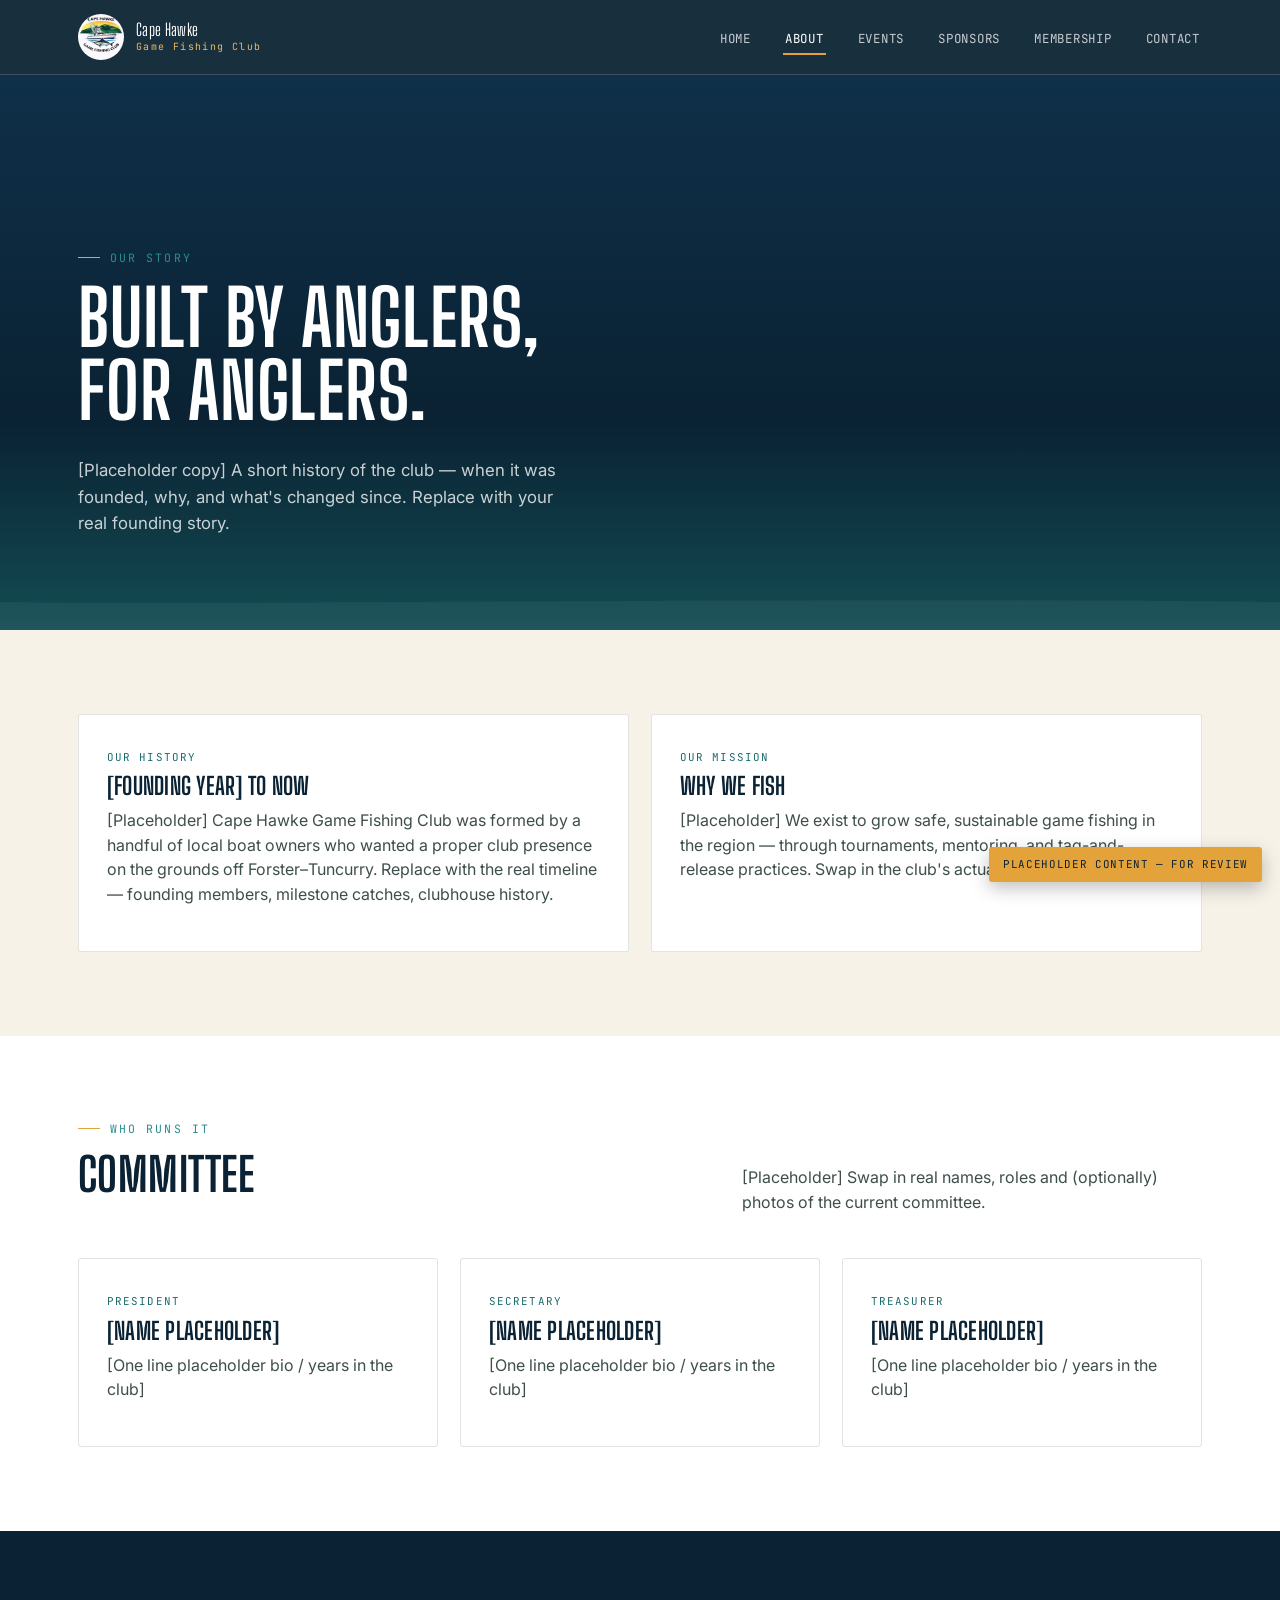
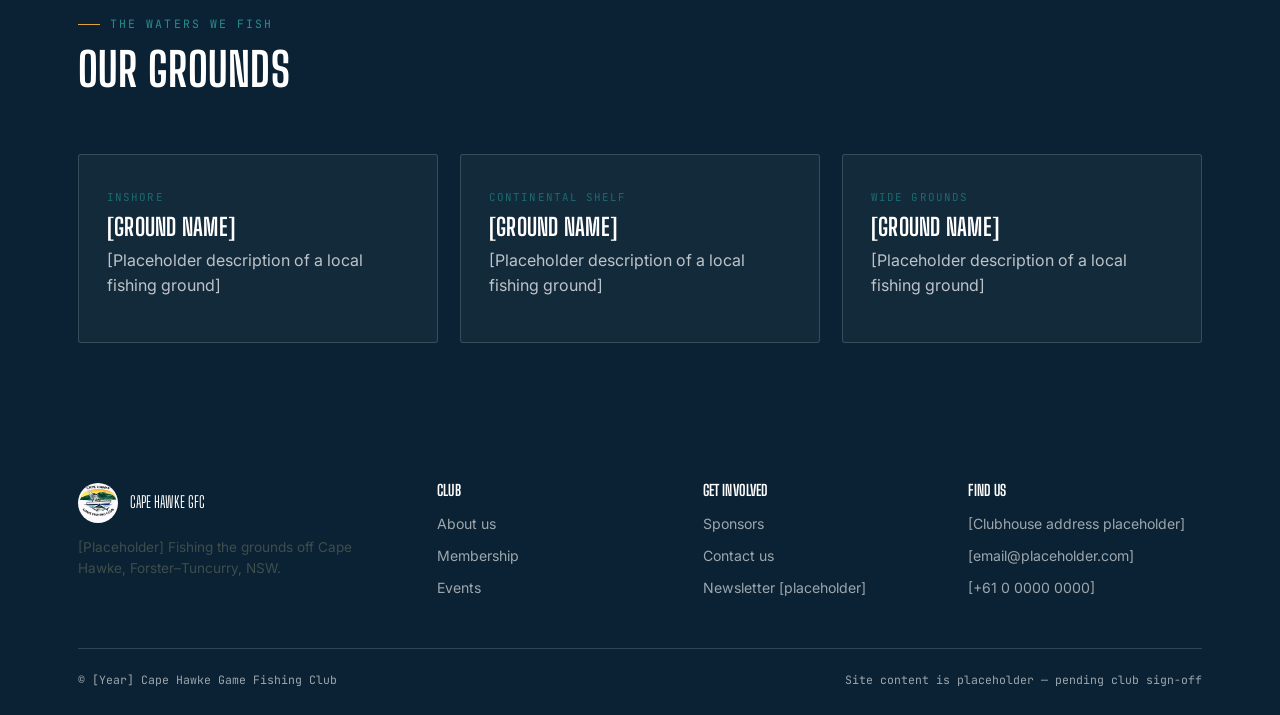
==== about.html @ d0d75fec "Initial commit: Cape Hawke GFC static site Six pages with shared css/styles.css and js/main.js, read" ====
<!DOCTYPE html>
<html lang="en">
<head>
<meta charset="UTF-8">
<meta name="viewport" content="width=device-width, initial-scale=1.0">
<title>About — Cape Hawke Game Fishing Club</title>
<link rel="preconnect" href="https://fonts.googleapis.com">
<link href="https://fonts.googleapis.com/css2?family=Big+Shoulders+Display:wght@600;700;800&family=Inter:wght@400;500;600&family=JetBrains+Mono:wght@400;500&display=swap" rel="stylesheet">
<link rel="stylesheet" href="css/styles.css">
</head>
<body>

<header class="site-header">
  <nav class="nav">
    <a class="brand" href="index.html">
      <img src="assets/logo.jpg" alt="Cape Hawke Game Fishing Club logo">
      <span class="brand-text">
        <span class="name">Cape Hawke</span>
        <span class="sub">Game Fishing Club</span>
      </span>
    </a>
    <button class="nav-toggle" aria-label="Toggle menu" aria-expanded="false">☰ Menu</button>
    <ul class="nav-links">
      <li><a href="index.html">Home</a></li>
      <li><a href="about.html" aria-current="page">About</a></li>
      <li><a href="events.html">Events</a></li>
      <li><a href="sponsors.html">Sponsors</a></li>
      <li><a href="membership.html">Membership</a></li>
      <li><a href="contact.html">Contact</a></li>
    </ul>
  </nav>
</header>

<section class="hero" style="padding-bottom: 0;">
  <div class="hero-inner" style="padding-bottom: 60px;">
    <div class="eyebrow">Our story</div>
    <h1 style="max-width: 14ch;">Built by anglers, for anglers.</h1>
    <p class="lede">[Placeholder copy] A short history of the club — when it was founded, why, and what's changed since. Replace with your real founding story.</p>
  </div>
  <svg class="tideline" viewBox="0 0 1440 64" preserveAspectRatio="none" style="position:absolute; bottom:0; left:0;">
    <path data-base="M0,32 C 300,32 900,32 1440,32 L1440,64 L0,64 Z" fill="rgba(255,255,255,0.05)"></path>
  </svg>
</section>

<section class="section-sand">
  <div class="container">
    <div class="grid-2">
      <div class="card">
        <span class="tag">Our history</span>
        <h3>[Founding year] to now</h3>
        <p>[Placeholder] Cape Hawke Game Fishing Club was formed by a handful of local boat owners who wanted a proper club presence on the grounds off Forster–Tuncurry. Replace with the real timeline — founding members, milestone catches, clubhouse history.</p>
      </div>
      <div class="card">
        <span class="tag">Our mission</span>
        <h3>Why we fish</h3>
        <p>[Placeholder] We exist to grow safe, sustainable game fishing in the region — through tournaments, mentoring, and tag-and-release practices. Swap in the club's actual mission statement.</p>
      </div>
    </div>
  </div>
</section>

<section class="section-white">
  <div class="container">
    <div class="section-head">
      <div>
        <div class="eyebrow">Who runs it</div>
        <h2>Committee</h2>
      </div>
      <p>[Placeholder] Swap in real names, roles and (optionally) photos of the current committee.</p>
    </div>
    <div class="grid-3">
      <div class="card">
        <span class="tag">President</span>
        <h3>[Name Placeholder]</h3>
        <p>[One line placeholder bio / years in the club]</p>
      </div>
      <div class="card">
        <span class="tag">Secretary</span>
        <h3>[Name Placeholder]</h3>
        <p>[One line placeholder bio / years in the club]</p>
      </div>
      <div class="card">
        <span class="tag">Treasurer</span>
        <h3>[Name Placeholder]</h3>
        <p>[One line placeholder bio / years in the club]</p>
      </div>
    </div>
  </div>
</section>

<section class="section-navy">
  <div class="container">
    <div class="section-head">
      <div>
        <div class="eyebrow">The waters we fish</div>
        <h2>Our grounds</h2>
      </div>
    </div>
    <div class="grid-3">
      <div class="card" style="background:rgba(255,255,255,0.04); border-color:var(--line-on-dark);">
        <span class="tag">Inshore</span>
        <h3 style="color:var(--white);">[Ground name]</h3>
        <p>[Placeholder description of a local fishing ground]</p>
      </div>
      <div class="card" style="background:rgba(255,255,255,0.04); border-color:var(--line-on-dark);">
        <span class="tag">Continental shelf</span>
        <h3 style="color:var(--white);">[Ground name]</h3>
        <p>[Placeholder description of a local fishing ground]</p>
      </div>
      <div class="card" style="background:rgba(255,255,255,0.04); border-color:var(--line-on-dark);">
        <span class="tag">Wide grounds</span>
        <h3 style="color:var(--white);">[Ground name]</h3>
        <p>[Placeholder description of a local fishing ground]</p>
      </div>
    </div>
  </div>
</section>

<footer class="site-footer">
  <div class="container">
    <div class="footer-grid">
      <div>
        <div class="footer-brand">
          <img src="assets/logo.jpg" alt="Cape Hawke Game Fishing Club logo">
          <span style="color:var(--white); font-family:var(--font-display); text-transform:uppercase;">Cape Hawke GFC</span>
        </div>
        <p style="max-width:32ch; font-size:0.85rem;">[Placeholder] Fishing the grounds off Cape Hawke, Forster–Tuncurry, NSW.</p>
      </div>
      <div>
        <h4>Club</h4>
        <ul>
          <li><a href="about.html">About us</a></li>
          <li><a href="membership.html">Membership</a></li>
          <li><a href="events.html">Events</a></li>
        </ul>
      </div>
      <div>
        <h4>Get involved</h4>
        <ul>
          <li><a href="sponsors.html">Sponsors</a></li>
          <li><a href="contact.html">Contact us</a></li>
          <li><a href="#">Newsletter [placeholder]</a></li>
        </ul>
      </div>
      <div>
        <h4>Find us</h4>
        <ul>
          <li>[Clubhouse address placeholder]</li>
          <li>[email@placeholder.com]</li>
          <li>[+61 0 0000 0000]</li>
        </ul>
      </div>
    </div>
    <div class="footer-bottom">
      <span>© [Year] Cape Hawke Game Fishing Club</span>
      <span>Site content is placeholder — pending club sign-off</span>
    </div>
  </div>
</footer>

<div class="placeholder-flag">Placeholder content — for review</div>
<script src="js/main.js"></script>
</body>
</html>
---- css/styles.css ----
/* ==========================================================================
   Cape Hawke Game Fishing Club — Design Tokens
   Palette pulled from the club burgee: deep offshore navy, headland teal,
   sunset gold, sand. Display type is a condensed flag-signal face; body is
   a quiet workhorse sans; a mono face carries tournament/weigh-in data.
   ========================================================================== */

:root {
  --navy-deep:   #0A2233;
  --navy:        #0F3049;
  --teal-deep:   #134C52;
  --teal:        #1B6B70;
  --teal-bright: #2C8C8F;
  --gold:        #E4A23A;
  --gold-bright: #F0B95C;
  --sand:        #F6F2E8;
  --sand-dim:    #EEE7D6;
  --ink:         #14211F;
  --ink-soft:    #3E4E4C;
  --white:       #FFFFFF;
  --line:        rgba(20, 33, 31, 0.12);
  --line-on-dark: rgba(255, 255, 255, 0.16);

  --font-display: 'Big Shoulders Display', sans-serif;
  --font-body: 'Inter', -apple-system, BlinkMacSystemFont, sans-serif;
  --font-mono: 'JetBrains Mono', 'Courier New', monospace;

  --radius: 3px;
  --container: 1180px;
}

* { box-sizing: border-box; }
html { scroll-behavior: smooth; }

body {
  margin: 0;
  font-family: var(--font-body);
  color: var(--ink);
  background: var(--sand);
  -webkit-font-smoothing: antialiased;
  line-height: 1.55;
}

h1, h2, h3, h4 {
  font-family: var(--font-display);
  font-weight: 700;
  text-transform: uppercase;
  letter-spacing: 0.01em;
  line-height: 0.95;
  margin: 0 0 0.4em;
  color: var(--navy-deep);
}

h1 { font-size: clamp(2.6rem, 6vw, 5rem); }
h2 { font-size: clamp(1.9rem, 4vw, 2.9rem); }
h3 { font-size: clamp(1.2rem, 2.4vw, 1.5rem); }

p { margin: 0 0 1em; color: var(--ink-soft); }

a { color: inherit; text-decoration: none; }

img { max-width: 100%; display: block; }

.container {
  max-width: var(--container);
  margin: 0 auto;
  padding: 0 28px;
}

.eyebrow {
  font-family: var(--font-mono);
  font-size: 0.72rem;
  letter-spacing: 0.18em;
  text-transform: uppercase;
  color: var(--teal-bright);
  display: flex;
  align-items: center;
  gap: 10px;
  margin-bottom: 14px;
}

.eyebrow::before {
  content: '';
  width: 22px;
  height: 1px;
  background: var(--gold);
  display: inline-block;
}

/* ---------- Buttons ---------- */
.btn {
  display: inline-flex;
  align-items: center;
  gap: 8px;
  font-family: var(--font-mono);
  font-size: 0.82rem;
  letter-spacing: 0.06em;
  text-transform: uppercase;
  padding: 13px 26px;
  border-radius: var(--radius);
  border: 1px solid transparent;
  cursor: pointer;
  transition: transform 0.15s ease, background 0.2s ease, color 0.2s ease, border-color 0.2s ease;
}
.btn:hover { transform: translateY(-1px); }
.btn:focus-visible { outline: 2px solid var(--gold); outline-offset: 2px; }

.btn-gold {
  background: var(--gold);
  color: var(--navy-deep);
}
.btn-gold:hover { background: var(--gold-bright); }

.btn-outline {
  background: transparent;
  border-color: var(--line-on-dark);
  color: var(--white);
}
.btn-outline:hover { border-color: var(--gold); color: var(--gold-bright); }

.btn-outline-dark {
  background: transparent;
  border-color: var(--line);
  color: var(--navy-deep);
}
.btn-outline-dark:hover { border-color: var(--teal); color: var(--teal-deep); }

/* ---------- Header / Nav ---------- */
.site-header {
  position: sticky;
  top: 0;
  z-index: 100;
  background: rgba(10, 34, 51, 0.94);
  backdrop-filter: blur(6px);
  border-bottom: 1px solid var(--line-on-dark);
}

.nav {
  display: flex;
  align-items: center;
  justify-content: space-between;
  padding: 14px 28px;
  max-width: var(--container);
  margin: 0 auto;
}

.brand {
  display: flex;
  align-items: center;
  gap: 12px;
}
.brand img {
  height: 46px;
  width: 46px;
  border-radius: 50%;
  object-fit: cover;
  background: var(--white);
}
.brand-text {
  font-family: var(--font-display);
  color: var(--white);
  line-height: 1;
}
.brand-text .name {
  font-size: 1.05rem;
  letter-spacing: 0.02em;
  display: block;
}
.brand-text .sub {
  font-family: var(--font-mono);
  text-transform: none;
  font-size: 0.62rem;
  letter-spacing: 0.14em;
  color: var(--gold-bright);
  display: block;
  margin-top: 3px;
}

.nav-links {
  display: flex;
  gap: 30px;
  list-style: none;
  margin: 0;
  padding: 0;
}
.nav-links a {
  font-family: var(--font-mono);
  font-size: 0.78rem;
  letter-spacing: 0.06em;
  text-transform: uppercase;
  color: rgba(255,255,255,0.75);
  padding: 6px 2px;
  border-bottom: 2px solid transparent;
  transition: color 0.2s ease, border-color 0.2s ease;
}
.nav-links a:hover,
.nav-links a[aria-current="page"] {
  color: var(--white);
  border-color: var(--gold);
}

.nav-toggle {
  display: none;
  background: none;
  border: 1px solid var(--line-on-dark);
  color: var(--white);
  padding: 8px 10px;
  border-radius: var(--radius);
  cursor: pointer;
}

/* ---------- Tide line signature element ---------- */
.tideline {
  display: block;
  width: 100%;
  height: 64px;
  line-height: 0;
}
.tideline path {
  transition: d 0.6s ease;
}

.tideline-dark { background: var(--navy-deep); }
.tideline-sand { background: var(--sand); }

/* ---------- Hero ---------- */
.hero {
  position: relative;
  background: linear-gradient(180deg, var(--navy) 0%, var(--navy-deep) 62%, var(--teal-deep) 100%);
  color: var(--white);
  overflow: hidden;
}
.hero-inner {
  max-width: var(--container);
  margin: 0 auto;
  padding: 90px 28px 70px;
  position: relative;
  z-index: 2;
}
.hero h1 { color: var(--white); max-width: 11ch; }
.hero .lede {
  color: rgba(255,255,255,0.78);
  max-width: 46ch;
  font-size: 1.05rem;
  margin-bottom: 34px;
}
.hero-actions { display: flex; gap: 14px; flex-wrap: wrap; margin-bottom: 56px; }

.hero-stats {
  display: grid;
  grid-template-columns: repeat(4, 1fr);
  gap: 1px;
  background: var(--line-on-dark);
  border: 1px solid var(--line-on-dark);
  border-radius: var(--radius);
  overflow: hidden;
}
.hero-stat {
  background: rgba(10,34,51,0.55);
  padding: 18px 16px;
}
.hero-stat .num {
  font-family: var(--font-mono);
  font-size: 1.5rem;
  color: var(--gold-bright);
  display: block;
}
.hero-stat .label {
  font-family: var(--font-mono);
  font-size: 0.66rem;
  letter-spacing: 0.08em;
  text-transform: uppercase;
  color: rgba(255,255,255,0.6);
}

.hero-boat {
  position: absolute;
  right: -40px;
  bottom: -10px;
  width: 380px;
  opacity: 0.16;
  z-index: 1;
  filter: grayscale(1) brightness(2);
}

/* ---------- Sections ---------- */
section { padding: 84px 0; }
.section-sand { background: var(--sand); }
.section-white { background: var(--white); }
.section-navy { background: var(--navy-deep); color: var(--white); }
.section-navy h2, .section-navy h3 { color: var(--white); }
.section-navy p { color: rgba(255,255,255,0.72); }

.section-head {
  display: flex;
  justify-content: space-between;
  align-items: flex-end;
  gap: 24px;
  margin-bottom: 44px;
  flex-wrap: wrap;
}
.section-head p { max-width: 46ch; margin: 0; }

/* ---------- Cards / grids ---------- */
.grid-3 {
  display: grid;
  grid-template-columns: repeat(3, 1fr);
  gap: 22px;
}
.grid-2 {
  display: grid;
  grid-template-columns: repeat(2, 1fr);
  gap: 22px;
}

.card {
  background: var(--white);
  border: 1px solid var(--line);
  border-radius: var(--radius);
  padding: 28px;
}
.card .tag {
  font-family: var(--font-mono);
  font-size: 0.68rem;
  letter-spacing: 0.1em;
  text-transform: uppercase;
  color: var(--teal);
  margin-bottom: 10px;
  display: inline-block;
}

/* ---------- Leaderboard (catch board) ---------- */
.catch-board {
  border: 1px solid var(--line-on-dark);
  border-radius: var(--radius);
  overflow: hidden;
}
.catch-row {
  display: grid;
  grid-template-columns: 60px 1fr 140px 120px;
  align-items: center;
  padding: 16px 20px;
  border-bottom: 1px solid var(--line-on-dark);
  font-family: var(--font-mono);
  font-size: 0.86rem;
}
.catch-row:last-child { border-bottom: none; }
.catch-row.head {
  background: rgba(255,255,255,0.04);
  font-size: 0.66rem;
  letter-spacing: 0.1em;
  text-transform: uppercase;
  color: rgba(255,255,255,0.5);
}
.catch-row .rank { color: var(--gold-bright); font-size: 1rem; }
.catch-row .angler { font-family: var(--font-body); color: var(--white); font-size: 0.95rem; }
.catch-row .species { color: rgba(255,255,255,0.6); }
.catch-row .weight { color: var(--gold-bright); text-align: right; }

/* ---------- Sponsor tiles ---------- */
.sponsor-tier-label {
  font-family: var(--font-mono);
  font-size: 0.72rem;
  letter-spacing: 0.14em;
  text-transform: uppercase;
  color: var(--teal);
  margin: 0 0 18px;
  padding-bottom: 10px;
  border-bottom: 1px solid var(--line);
}
.sponsor-grid {
  display: grid;
  grid-template-columns: repeat(4, 1fr);
  gap: 18px;
  margin-bottom: 52px;
}
.sponsor-grid.tier-gold { grid-template-columns: repeat(2, 1fr); }
.sponsor-tile {
  background: var(--white);
  border: 1px solid var(--line);
  border-radius: var(--radius);
  padding: 30px 20px;
  display: flex;
  flex-direction: column;
  align-items: center;
  justify-content: center;
  gap: 10px;
  text-align: center;
  min-height: 140px;
}
.tier-gold .sponsor-tile { min-height: 180px; border-color: var(--gold); }
.sponsor-mark {
  width: 56px;
  height: 56px;
  border-radius: 50%;
  background: var(--sand-dim);
  border: 1px dashed var(--line);
  display: flex;
  align-items: center;
  justify-content: center;
  font-family: var(--font-mono);
  font-size: 0.7rem;
  color: var(--ink-soft);
}
.tier-gold .sponsor-mark { width: 72px; height: 72px; }
.sponsor-tile .sname {
  font-family: var(--font-display);
  text-transform: uppercase;
  font-size: 0.95rem;
  color: var(--ink);
}
.sponsor-tile .sindustry {
  font-family: var(--font-mono);
  font-size: 0.66rem;
  letter-spacing: 0.06em;
  text-transform: uppercase;
  color: var(--ink-soft);
  opacity: 0.7;
}

/* ---------- Forms ---------- */
.form-grid {
  display: grid;
  grid-template-columns: 1fr 1fr;
  gap: 18px;
}
.field { display: flex; flex-direction: column; gap: 8px; margin-bottom: 18px; }
.field.full { grid-column: 1 / -1; }
.field label {
  font-family: var(--font-mono);
  font-size: 0.7rem;
  letter-spacing: 0.08em;
  text-transform: uppercase;
  color: var(--ink-soft);
}
.field input,
.field select,
.field textarea {
  font-family: var(--font-body);
  font-size: 0.95rem;
  padding: 12px 14px;
  border: 1px solid var(--line);
  border-radius: var(--radius);
  background: var(--white);
  color: var(--ink);
}
.field textarea { resize: vertical; min-height: 120px; }
.field input:focus,
.field select:focus,
.field textarea:focus {
  outline: none;
  border-color: var(--teal);
  box-shadow: 0 0 0 3px rgba(27,107,112,0.15);
}
.form-note {
  font-family: var(--font-mono);
  font-size: 0.72rem;
  color: var(--ink-soft);
  margin-top: -6px;
}
.form-status {
  font-family: var(--font-mono);
  font-size: 0.82rem;
  padding: 12px 14px;
  border-radius: var(--radius);
  display: none;
  margin-top: 10px;
}
.form-status.show { display: block; }
.form-status.ok { background: rgba(27,107,112,0.12); color: var(--teal-deep); }

/* ---------- Timeline / list rows ---------- */
.info-row {
  display: flex;
  justify-content: space-between;
  gap: 20px;
  padding: 22px 0;
  border-bottom: 1px solid var(--line);
  flex-wrap: wrap;
}
.info-row:last-child { border-bottom: none; }
.info-row .when {
  font-family: var(--font-mono);
  font-size: 0.78rem;
  color: var(--teal-deep);
  min-width: 160px;
}
.info-row .what { flex: 1; min-width: 240px; }
.info-row .what h4 { margin-bottom: 4px; font-size: 1.05rem; }
.info-row .what p { margin: 0; font-size: 0.92rem; }

/* ---------- Footer ---------- */
.site-footer {
  background: var(--navy-deep);
  color: rgba(255,255,255,0.6);
  padding: 56px 0 26px;
}
.footer-grid {
  display: grid;
  grid-template-columns: 1.4fr 1fr 1fr 1fr;
  gap: 32px;
  margin-bottom: 40px;
}
.footer-grid h4 {
  color: var(--white);
  font-size: 0.95rem;
  margin-bottom: 16px;
}
.footer-grid ul { list-style: none; padding: 0; margin: 0; }
.footer-grid li { margin-bottom: 10px; font-size: 0.88rem; }
.footer-grid a:hover { color: var(--gold-bright); }
.footer-brand { display: flex; align-items: center; gap: 12px; margin-bottom: 14px; }
.footer-brand img { height: 40px; width: 40px; border-radius: 50%; background: var(--white); }
.footer-bottom {
  border-top: 1px solid var(--line-on-dark);
  padding-top: 22px;
  display: flex;
  justify-content: space-between;
  font-family: var(--font-mono);
  font-size: 0.72rem;
  flex-wrap: wrap;
  gap: 10px;
}

/* ---------- Placeholder badge ---------- */
.placeholder-flag {
  position: fixed;
  bottom: 18px;
  right: 18px;
  background: var(--gold);
  color: var(--navy-deep);
  font-family: var(--font-mono);
  font-size: 0.68rem;
  letter-spacing: 0.06em;
  text-transform: uppercase;
  padding: 9px 14px;
  border-radius: var(--radius);
  z-index: 200;
  box-shadow: 0 6px 18px rgba(0,0,0,0.25);
}

/* ---------- Responsive ---------- */
@media (max-width: 900px) {
  .grid-3, .footer-grid, .sponsor-grid { grid-template-columns: repeat(2, 1fr); }
  .form-grid { grid-template-columns: 1fr; }
  .hero-stats { grid-template-columns: repeat(2, 1fr); }
}

@media (max-width: 720px) {
  .nav-links { display: none; }
  .nav-toggle { display: inline-flex; }
  .nav-links.open {
    display: flex;
    position: absolute;
    top: 74px;
    left: 0;
    right: 0;
    background: var(--navy-deep);
    flex-direction: column;
    padding: 18px 28px 26px;
    gap: 18px;
    border-bottom: 1px solid var(--line-on-dark);
  }
  .grid-3, .grid-2, .footer-grid, .sponsor-grid, .sponsor-grid.tier-gold { grid-template-columns: 1fr; }
  .catch-row { grid-template-columns: 40px 1fr 90px; font-size: 0.78rem; }
  .catch-row .weight { display: none; }
  .catch-row.head .weight { display: none; }
  section { padding: 56px 0; }
  .info-row .when { min-width: 100%; }
}

@media (prefers-reduced-motion: reduce) {
  html { scroll-behavior: auto; }
  .tideline path, .btn { transition: none; }
}
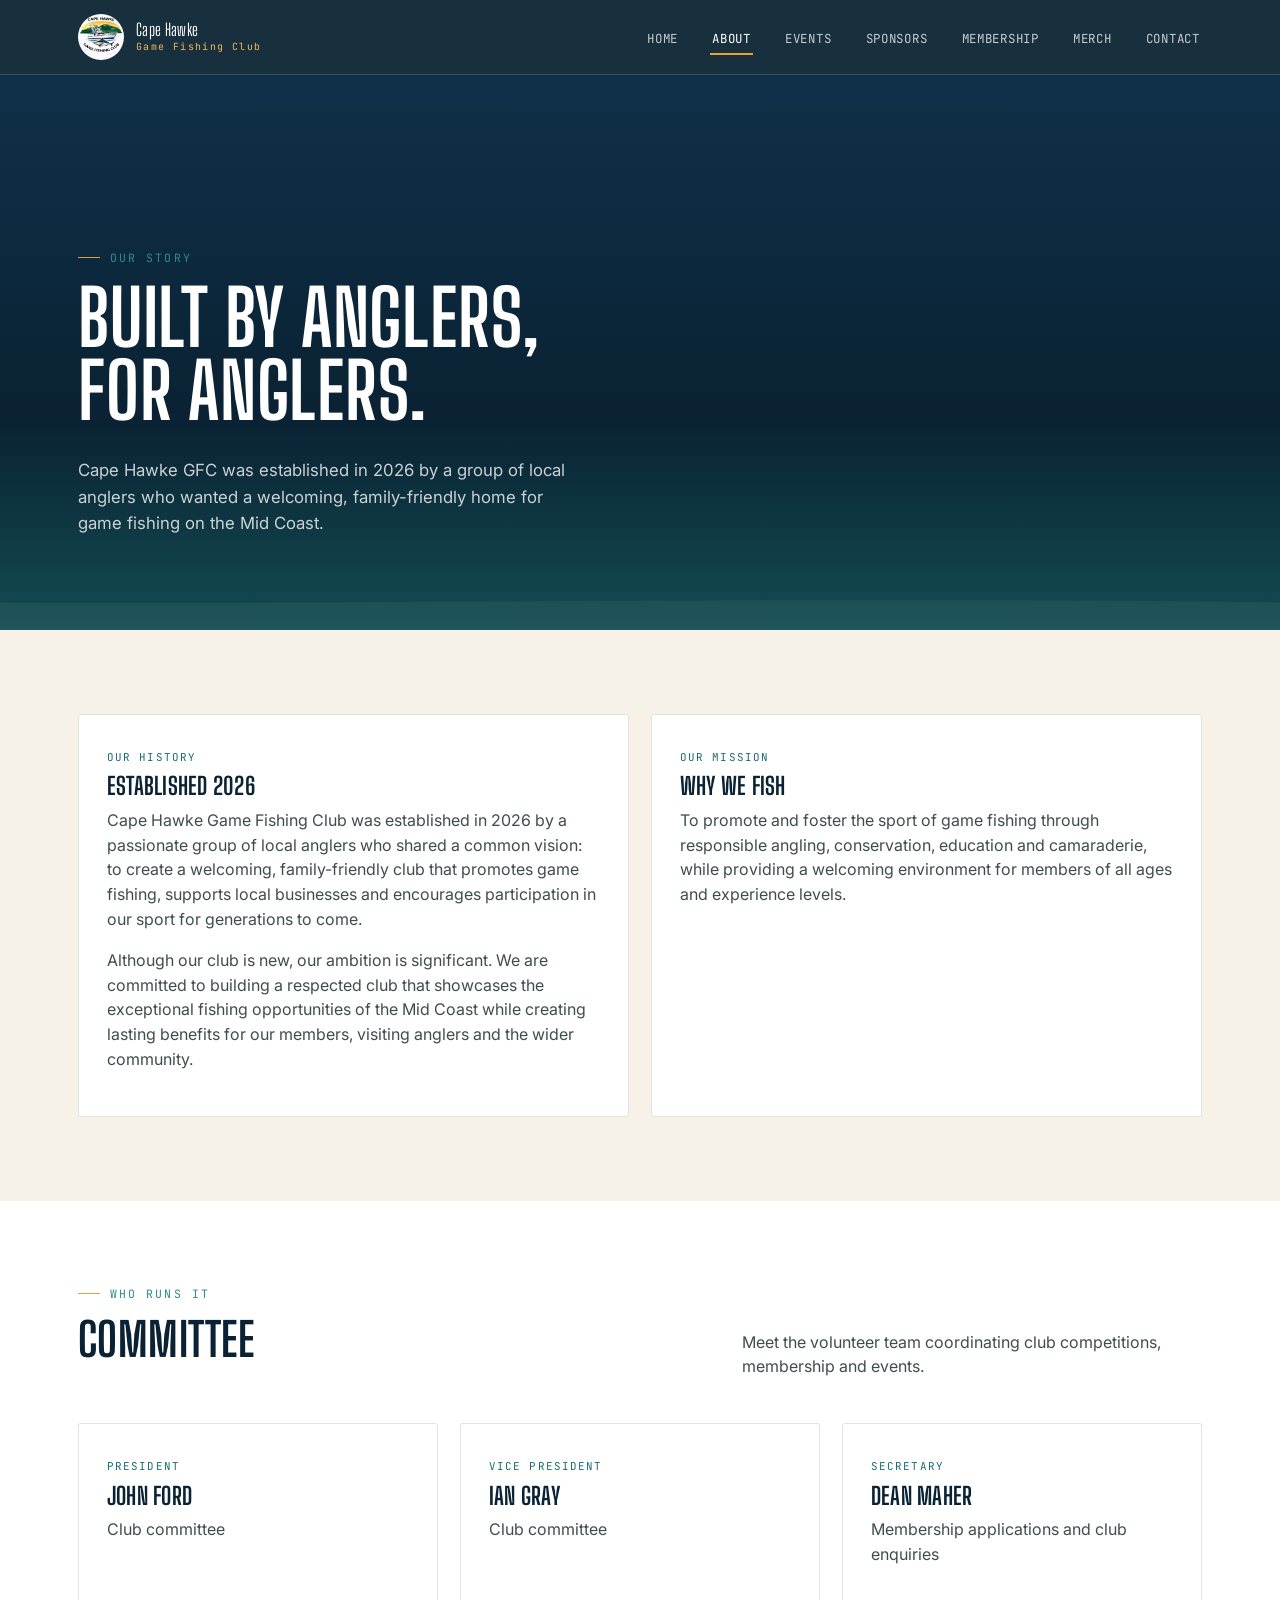
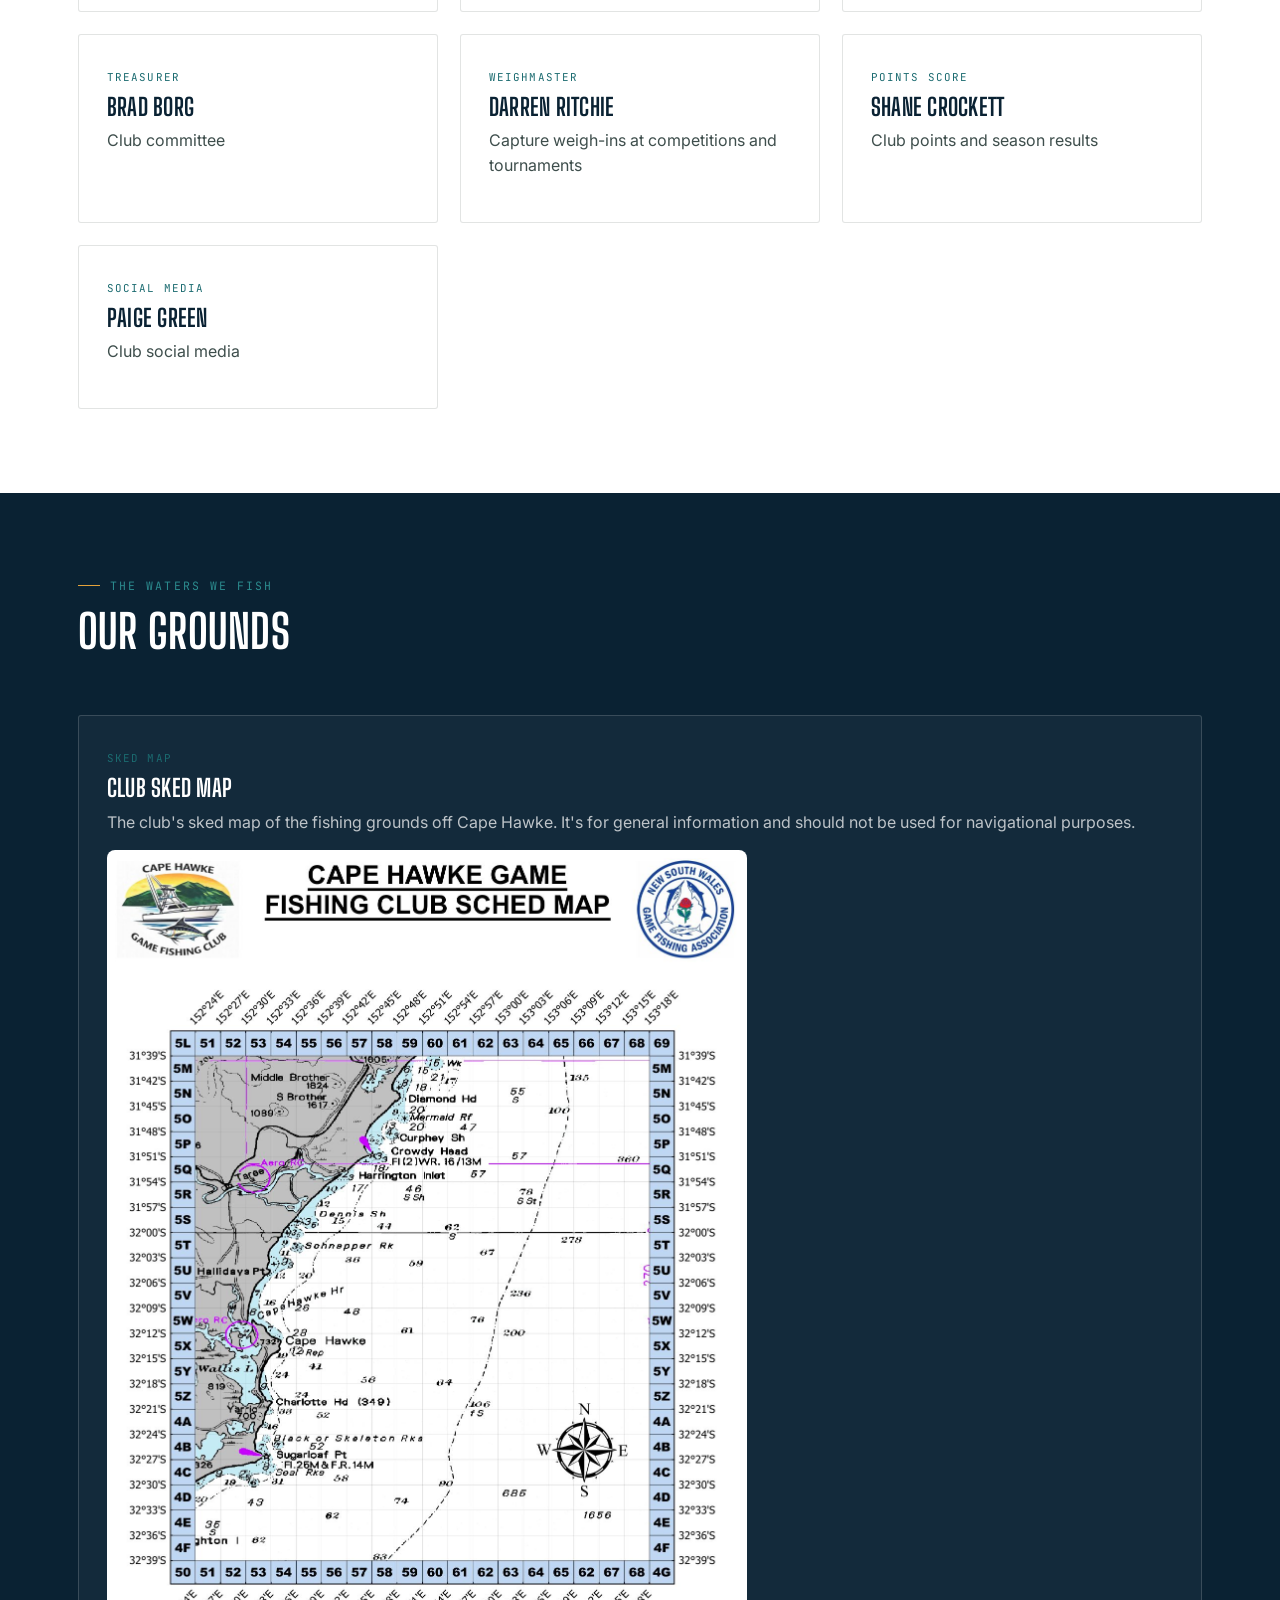
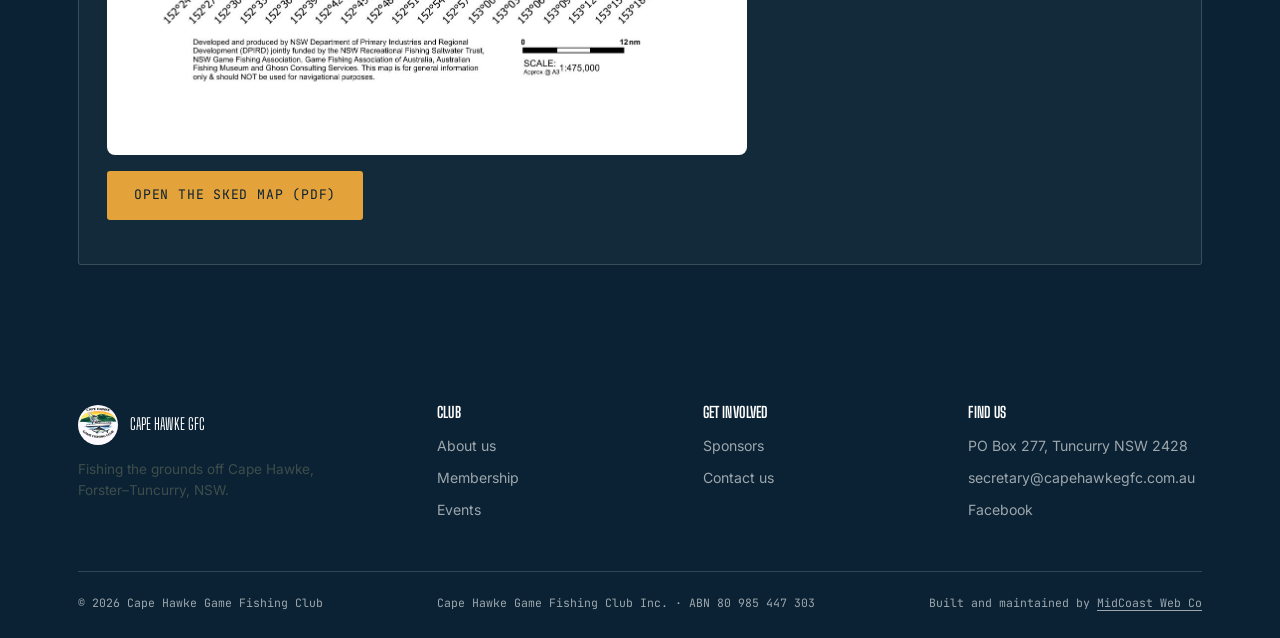
==== commit 44778e35: "Add events calendar, shop (coming soon), club history, sked map, Facebook links; restore old logo Co" ====
--- a/about.html
+++ b/about.html
@@ -26,7 +26,7 @@
       <li><a href="events.html">Events</a></li>
       <li><a href="sponsors.html">Sponsors</a></li>
       <li><a href="membership.html">Membership</a></li>
-      <li><a href="contact.html">Contact</a></li>
+      <li><a href="shop.html">Merch</a></li><li><a href="contact.html">Contact</a></li>
     </ul>
   </nav>
 </header>
@@ -35,7 +35,7 @@
   <div class="hero-inner" style="padding-bottom: 60px;">
     <div class="eyebrow">Our story</div>
     <h1 style="max-width: 14ch;">Built by anglers, for anglers.</h1>
-    <p class="lede">[Placeholder copy] A short history of the club — when it was founded, why, and what's changed since. Replace with your real founding story.</p>
+    <p class="lede">Cape Hawke GFC was established in 2026 by a group of local anglers who wanted a welcoming, family-friendly home for game fishing on the Mid Coast.</p>
   </div>
   <svg class="tideline" viewBox="0 0 1440 64" preserveAspectRatio="none" style="position:absolute; bottom:0; left:0;">
     <path data-base="M0,32 C 300,32 900,32 1440,32 L1440,64 L0,64 Z" fill="rgba(255,255,255,0.05)"></path>
@@ -47,13 +47,14 @@
     <div class="grid-2">
       <div class="card">
         <span class="tag">Our history</span>
-        <h3>[Founding year] to now</h3>
-        <p>[Placeholder] Cape Hawke Game Fishing Club was formed by a handful of local boat owners who wanted a proper club presence on the grounds off Forster–Tuncurry. Replace with the real timeline — founding members, milestone catches, clubhouse history.</p>
+        <h3>Established 2026</h3>
+        <p>Cape Hawke Game Fishing Club was established in 2026 by a passionate group of local anglers who shared a common vision: to create a welcoming, family-friendly club that promotes game fishing, supports local businesses and encourages participation in our sport for generations to come.</p>
+        <p>Although our club is new, our ambition is significant. We are committed to building a respected club that showcases the exceptional fishing opportunities of the Mid Coast while creating lasting benefits for our members, visiting anglers and the wider community.</p>
       </div>
       <div class="card">
         <span class="tag">Our mission</span>
         <h3>Why we fish</h3>
-        <p>[Placeholder] We exist to grow safe, sustainable game fishing in the region — through tournaments, mentoring, and tag-and-release practices. Swap in the club's actual mission statement.</p>
+        <p>To promote and foster the sport of game fishing through responsible angling, conservation, education and camaraderie, while providing a welcoming environment for members of all ages and experience levels.</p>
       </div>
     </div>
   </div>
@@ -66,23 +67,43 @@
         <div class="eyebrow">Who runs it</div>
         <h2>Committee</h2>
       </div>
-      <p>[Placeholder] Swap in real names, roles and (optionally) photos of the current committee.</p>
+      <p>Meet the volunteer team coordinating club competitions, membership and events.</p>
     </div>
     <div class="grid-3">
       <div class="card">
         <span class="tag">President</span>
-        <h3>[Name Placeholder]</h3>
-        <p>[One line placeholder bio / years in the club]</p>
+        <h3>John Ford</h3>
+        <p>Club committee</p>
+      </div>
+      <div class="card">
+        <span class="tag">Vice President</span>
+        <h3>Ian Gray</h3>
+        <p>Club committee</p>
       </div>
       <div class="card">
         <span class="tag">Secretary</span>
-        <h3>[Name Placeholder]</h3>
-        <p>[One line placeholder bio / years in the club]</p>
+        <h3>Dean Maher</h3>
+        <p>Membership applications and club enquiries</p>
       </div>
       <div class="card">
         <span class="tag">Treasurer</span>
-        <h3>[Name Placeholder]</h3>
-        <p>[One line placeholder bio / years in the club]</p>
+        <h3>Brad Borg</h3>
+        <p>Club committee</p>
+      </div>
+      <div class="card">
+        <span class="tag">Weighmaster</span>
+        <h3>Darren Ritchie</h3>
+        <p>Capture weigh-ins at competitions and tournaments</p>
+      </div>
+      <div class="card">
+        <span class="tag">Points Score</span>
+        <h3>Shane Crockett</h3>
+        <p>Club points and season results</p>
+      </div>
+      <div class="card">
+        <span class="tag">Social Media</span>
+        <h3>Paige Green</h3>
+        <p>Club social media</p>
       </div>
     </div>
   </div>
@@ -96,22 +117,12 @@
         <h2>Our grounds</h2>
       </div>
     </div>
-    <div class="grid-3">
-      <div class="card" style="background:rgba(255,255,255,0.04); border-color:var(--line-on-dark);">
-        <span class="tag">Inshore</span>
-        <h3 style="color:var(--white);">[Ground name]</h3>
-        <p>[Placeholder description of a local fishing ground]</p>
-      </div>
-      <div class="card" style="background:rgba(255,255,255,0.04); border-color:var(--line-on-dark);">
-        <span class="tag">Continental shelf</span>
-        <h3 style="color:var(--white);">[Ground name]</h3>
-        <p>[Placeholder description of a local fishing ground]</p>
-      </div>
-      <div class="card" style="background:rgba(255,255,255,0.04); border-color:var(--line-on-dark);">
-        <span class="tag">Wide grounds</span>
-        <h3 style="color:var(--white);">[Ground name]</h3>
-        <p>[Placeholder description of a local fishing ground]</p>
-      </div>
+    <div class="card" style="background:rgba(255,255,255,0.04); border-color:var(--line-on-dark);">
+      <span class="tag">Sked map</span>
+      <h3 style="color:var(--white);">Club sked map</h3>
+      <p>The club's sked map of the fishing grounds off Cape Hawke. It's for general information and should not be used for navigational purposes.</p>
+      <p><a href="assets/CapeHawke_Sked_Map.pdf" target="_blank" rel="noopener"><img src="assets/sked-map.jpg" alt="Cape Hawke Game Fishing Club sked map of the fishing grounds, with grid squares and coordinates" style="width:100%; max-width:640px; height:auto; border-radius:8px; display:block; margin:8px 0 16px; background:#fff;"></a></p>
+      <p><a class="btn btn-gold" href="assets/CapeHawke_Sked_Map.pdf" target="_blank" rel="noopener">Open the sked map (PDF)</a></p>
     </div>
   </div>
 </section>
@@ -124,7 +135,7 @@
           <img src="assets/logo.jpg" alt="Cape Hawke Game Fishing Club logo">
           <span style="color:var(--white); font-family:var(--font-display); text-transform:uppercase;">Cape Hawke GFC</span>
         </div>
-        <p style="max-width:32ch; font-size:0.85rem;">[Placeholder] Fishing the grounds off Cape Hawke, Forster–Tuncurry, NSW.</p>
+        <p style="max-width:32ch; font-size:0.85rem;">Fishing the grounds off Cape Hawke, Forster–Tuncurry, NSW.</p>
       </div>
       <div>
         <h4>Club</h4>
@@ -139,26 +150,18 @@
         <ul>
           <li><a href="sponsors.html">Sponsors</a></li>
           <li><a href="contact.html">Contact us</a></li>
-          <li><a href="#">Newsletter [placeholder]</a></li>
         </ul>
       </div>
       <div>
-        <h4>Find us</h4>
-        <ul>
-          <li>[Clubhouse address placeholder]</li>
-          <li>[email@placeholder.com]</li>
-          <li>[+61 0 0000 0000]</li>
-        </ul>
+        <h4>Find us</h4><ul><li>PO Box 277, Tuncurry NSW 2428</li><li><a href="mailto:secretary@capehawkegfc.com.au">secretary@capehawkegfc.com.au</a></li><li><a href="https://www.facebook.com/profile.php?id=61580954534318" target="_blank" rel="noopener">Facebook</a></li></ul>
       </div>
     </div>
     <div class="footer-bottom">
-      <span>© [Year] Cape Hawke Game Fishing Club</span>
-      <span>Site content is placeholder — pending club sign-off</span>
+      <span>© <span data-current-year></span> Cape Hawke Game Fishing Club</span>
+      <span>Cape Hawke Game Fishing Club Inc. · ABN 80 985 447 303</span><span>Built and maintained by <a href="https://midcoastweb.com.au" target="_blank" rel="noopener">MidCoast Web Co</a></span>
     </div>
   </div>
 </footer>
-
-<div class="placeholder-flag">Placeholder content — for review</div>
 <script src="js/main.js"></script>
 </body>
 </html>
--- a/css/styles.css
+++ b/css/styles.css
@@ -307,6 +307,11 @@
   grid-template-columns: repeat(3, 1fr);
   gap: 22px;
 }
+.grid-4 {
+  display: grid;
+  grid-template-columns: repeat(4, 1fr);
+  gap: 22px;
+}
 .grid-2 {
   display: grid;
   grid-template-columns: repeat(2, 1fr);
@@ -467,6 +472,22 @@
   margin-top: 10px;
 }
 .form-status.show { display: block; }
+.field .legend {
+  font-family: var(--font-mono);
+  font-size: 0.7rem;
+  letter-spacing: 0.08em;
+  text-transform: uppercase;
+  color: var(--ink-soft);
+}
+.choices { display: flex; flex-wrap: wrap; gap: 10px 24px; }
+.field label.choice {
+  display: flex; align-items: center; gap: 8px;
+  font-family: var(--font-body); font-size: 0.95rem;
+  letter-spacing: 0; text-transform: none; color: var(--ink);
+}
+.field .choice input { width: auto; padding: 0; }
+.hp { position: absolute; left: -9999px; opacity: 0; height: 0; width: 0; }
+.form-status.err { background: rgba(179,38,30,0.10); color: #8a1c15; }
 .form-status.ok { background: rgba(27,107,112,0.12); color: var(--teal-deep); }
 
 /* ---------- Timeline / list rows ---------- */
@@ -541,7 +562,7 @@
 
 /* ---------- Responsive ---------- */
 @media (max-width: 900px) {
-  .grid-3, .footer-grid, .sponsor-grid { grid-template-columns: repeat(2, 1fr); }
+  .grid-3, .grid-4, .footer-grid, .sponsor-grid { grid-template-columns: repeat(2, 1fr); }
   .form-grid { grid-template-columns: 1fr; }
   .hero-stats { grid-template-columns: repeat(2, 1fr); }
 }
@@ -561,7 +582,7 @@
     gap: 18px;
     border-bottom: 1px solid var(--line-on-dark);
   }
-  .grid-3, .grid-2, .footer-grid, .sponsor-grid, .sponsor-grid.tier-gold { grid-template-columns: 1fr; }
+  .grid-3, .grid-4, .grid-2, .footer-grid, .sponsor-grid, .sponsor-grid.tier-gold { grid-template-columns: 1fr; }
   .catch-row { grid-template-columns: 40px 1fr 90px; font-size: 0.78rem; }
   .catch-row .weight { display: none; }
   .catch-row.head .weight { display: none; }
@@ -573,3 +594,49 @@
   html { scroll-behavior: auto; }
   .tideline path, .btn { transition: none; }
 }
+
+.footer-bottom a { color: inherit; text-decoration: underline; text-underline-offset: 3px; }
+.footer-bottom a:hover { color: var(--gold); }
+
+/* ---------- Merch shop ---------- */
+.product-card { display: flex; flex-direction: column; gap: 10px; }
+.product-card h3 { margin: 0; }
+.product-card p { margin: 0; }
+.product-price { font-family: var(--font-mono); color: var(--teal-deep); }
+.product-img { width: 100%; aspect-ratio: 4 / 3; object-fit: cover; border-radius: var(--radius); }
+.product-img-ph { display: flex; align-items: center; justify-content: center; background: linear-gradient(160deg, var(--navy-deep), var(--teal-deep)); color: rgba(255,255,255,0.7); font-family: var(--font-mono); letter-spacing: 0.2em; }
+.product-card .field { margin-bottom: 0; }
+.cart-line { display: grid; grid-template-columns: 1fr auto auto auto; gap: 16px; align-items: center; padding: 14px 0; border-bottom: 1px solid var(--line); }
+.cart-name { display: flex; flex-direction: column; gap: 2px; }
+.cart-name span { font-size: 0.85rem; color: var(--ink-soft); }
+.cart-qty { display: flex; align-items: center; gap: 10px; }
+.qty-btn { width: 32px; height: 32px; border: 1px solid var(--line); background: var(--white); border-radius: var(--radius); cursor: pointer; font-size: 1.1rem; }
+.link-btn { background: none; border: 0; color: var(--teal-deep); text-decoration: underline; cursor: pointer; font: inherit; }
+.cart-total { display: flex; flex-wrap: wrap; justify-content: flex-end; gap: 6px 22px; padding: 18px 0; font-family: var(--font-mono); }
+#cart .btn[disabled] { opacity: 0.5; cursor: not-allowed; }
+#shop-banner, #paid-msg { margin-bottom: 22px; }
+@media (max-width: 720px) { .cart-line { grid-template-columns: 1fr auto; } }
+
+.form-status[hidden] { display: none; }
+
+/* Season calendar */
+.cal-filters { display: flex; flex-wrap: wrap; gap: 8px; margin-bottom: 16px; }
+.cal-chip { font: inherit; font-size: 0.8rem; padding: 6px 12px 6px 28px; border-radius: 999px; border: 1px solid var(--line, #d9d2c3); background: #fff; color: var(--navy, #0f2a3d); cursor: pointer; position: relative; text-align: left; }
+.cal-chip::before { content: ''; position: absolute; left: 10px; top: 50%; width: 10px; height: 10px; margin-top: -5px; border-radius: 50%; background: var(--c, #333); }
+.cal-chip[aria-pressed="false"] { opacity: 0.45; text-decoration: line-through; }
+.cal-past { margin-bottom: 20px; padding-left: 14px; }
+.c-meeting { --c: #c0392b; } .c-tournament { --c: #3f8f3a; } .c-points { --c: #1a1a1a; }
+.c-pointsnz, .c-nz { --c: #1f4fd1; } .c-other { --c: #8b1e1e; } .c-social { --c: #d02aa8; }
+.c-pointsnz { --c: #1f4fd1; }
+.cal-month { background: #fff; border: 1px solid var(--line, #d9d2c3); border-radius: 12px; padding: 8px 20px 12px; margin-bottom: 16px; }
+.cal-month h3 { margin: 12px 0 8px; }
+.cal-row { display: grid; grid-template-columns: 110px 1fr auto; gap: 12px; align-items: baseline; padding: 10px 0 10px 14px; border-top: 1px solid var(--line, #e6e0d2); border-left: 4px solid var(--c, #333); margin-top: 6px; }
+.cal-row.c-nz .cal-what strong { font-weight: 500; }
+.cal-row.past { opacity: 0.5; }
+.cal-day { font-family: var(--font-mono, monospace); font-size: 0.85rem; }
+.cal-what strong { color: var(--c); font-weight: 600; }
+.cal-what em { display: block; font-style: normal; font-size: 0.85rem; opacity: 0.75; }
+.cal-time { font-family: var(--font-mono, monospace); font-size: 0.85rem; white-space: nowrap; }
+@media (max-width: 560px) { .cal-row { grid-template-columns: 1fr auto; } .cal-day { grid-column: 1 / -1; } }
+.cal-past { padding: 8px 16px; font-size: 0.85rem; }
+.cal-past::before { display: none; }
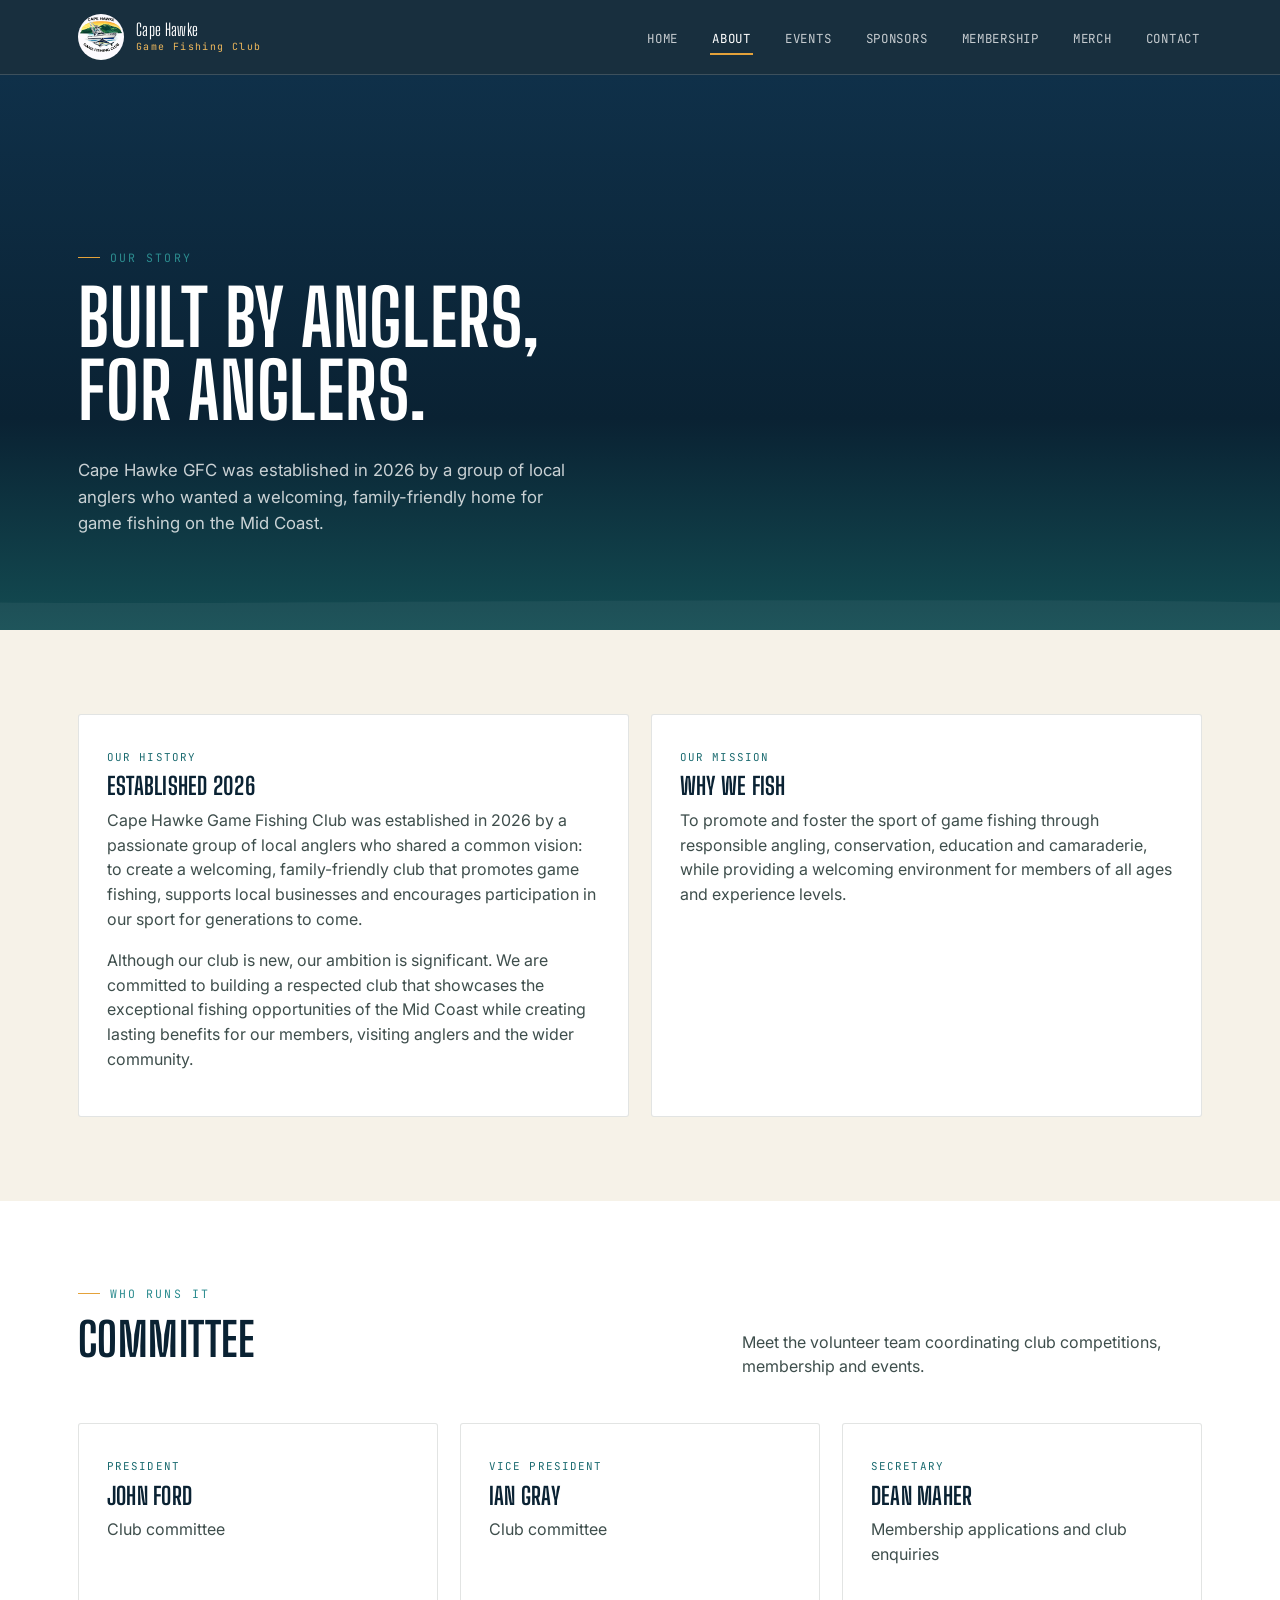
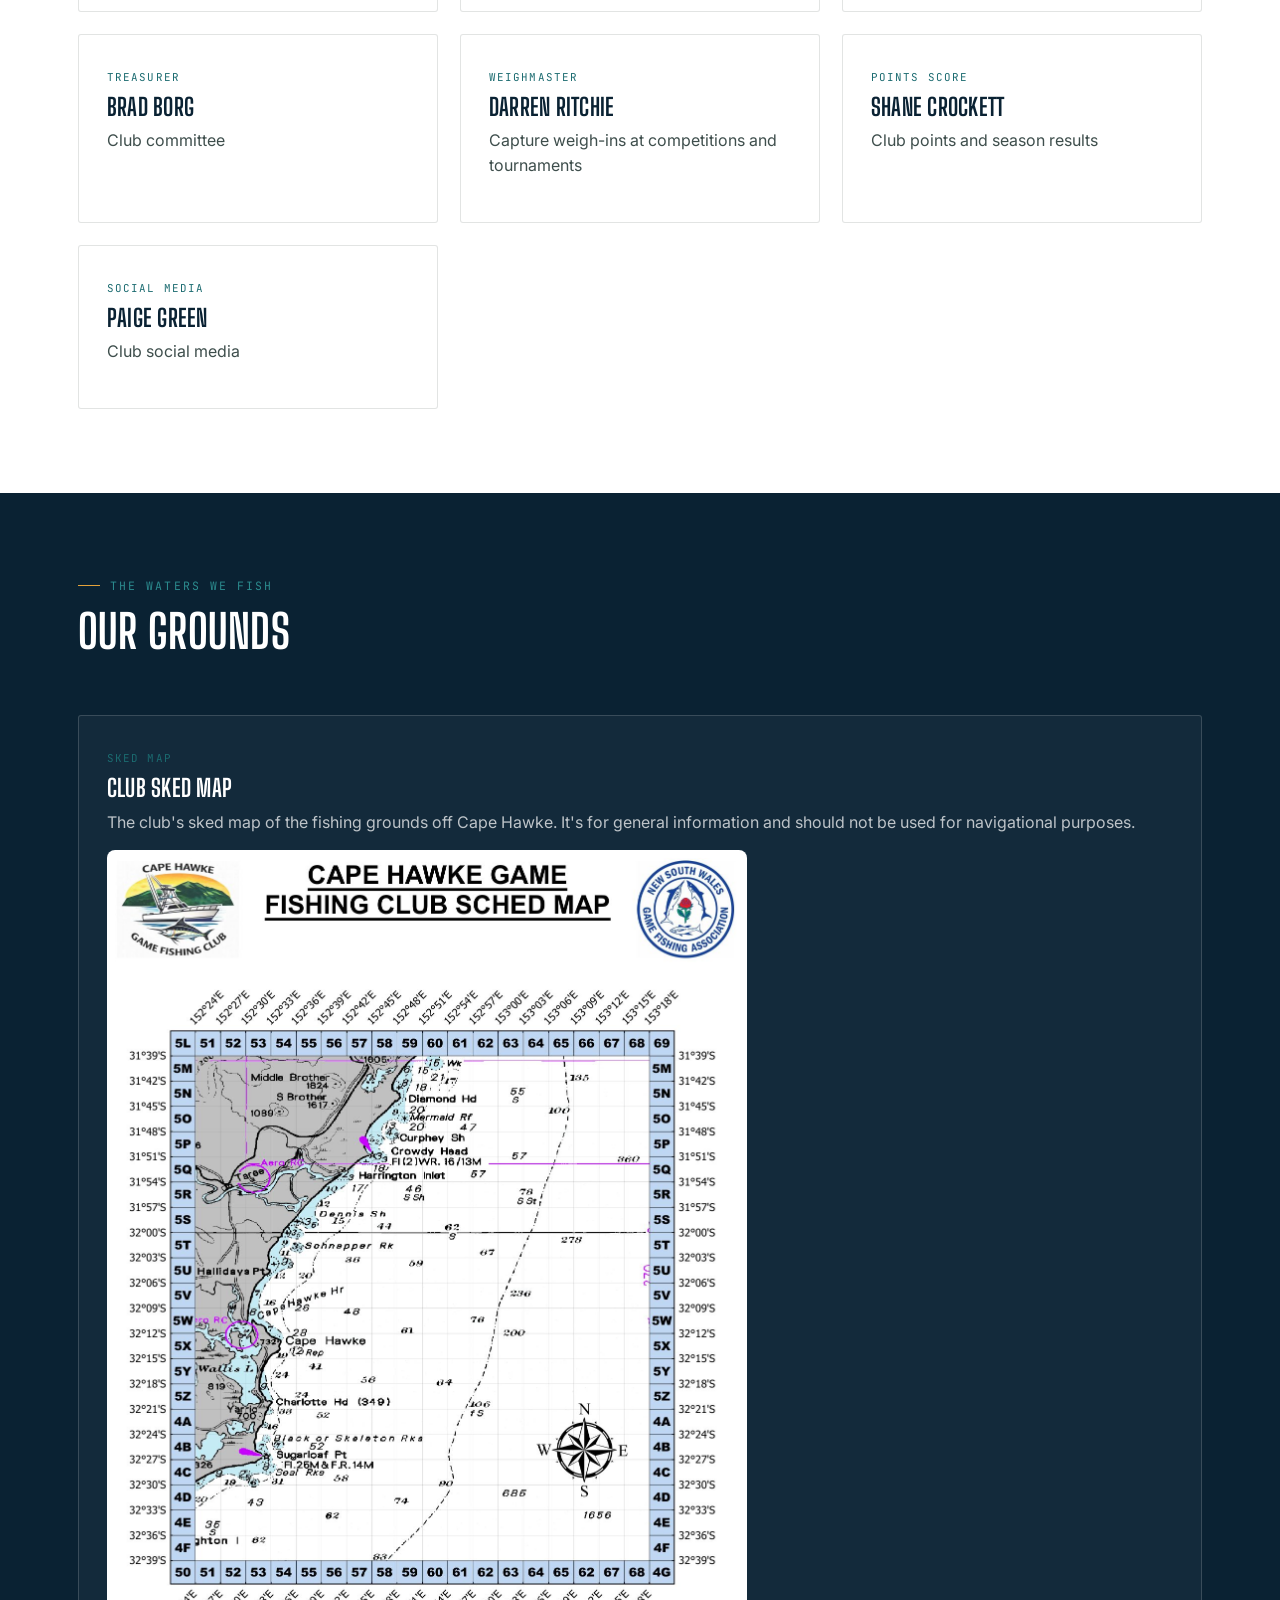
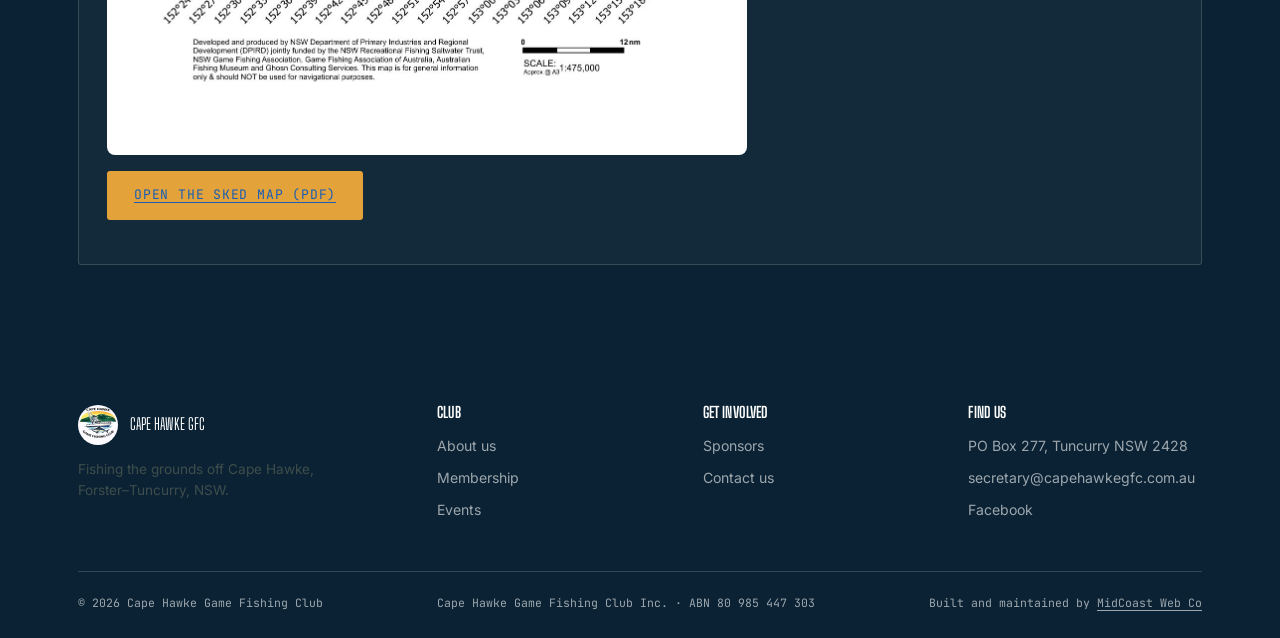
==== commit 122638eb: "Add Sponsors page, SEO files, rules links and cache-busting - Sponsors page: 8 Principal and 16 Comm" ====
--- a/about.html
+++ b/about.html
@@ -4,9 +4,18 @@
 <meta charset="UTF-8">
 <meta name="viewport" content="width=device-width, initial-scale=1.0">
 <title>About — Cape Hawke Game Fishing Club</title>
+<meta name="description" content="About Cape Hawke Game Fishing Club, a family-friendly game fishing club on the NSW Mid Coast, plus our club history and sked map of the grounds.">
+<link rel="canonical" href="https://capehawkegfc.com.au/about.html">
+<meta property="og:type" content="website">
+<meta property="og:site_name" content="Cape Hawke Game Fishing Club">
+<meta property="og:title" content="About — Cape Hawke Game Fishing Club">
+<meta property="og:description" content="About Cape Hawke Game Fishing Club, a family-friendly game fishing club on the NSW Mid Coast, plus our club history and sked map of the grounds.">
+<meta property="og:url" content="https://capehawkegfc.com.au/about.html">
+<meta property="og:image" content="https://capehawkegfc.com.au/assets/logo.jpg">
+
 <link rel="preconnect" href="https://fonts.googleapis.com">
 <link href="https://fonts.googleapis.com/css2?family=Big+Shoulders+Display:wght@600;700;800&family=Inter:wght@400;500;600&family=JetBrains+Mono:wght@400;500&display=swap" rel="stylesheet">
-<link rel="stylesheet" href="css/styles.css">
+<link rel="stylesheet" href="css/styles.css?v=20261016">
 </head>
 <body>
 
@@ -162,6 +171,6 @@
     </div>
   </div>
 </footer>
-<script src="js/main.js"></script>
+<script src="js/main.js?v=20261016"></script>
 </body>
 </html>
--- a/css/styles.css
+++ b/css/styles.css
@@ -375,23 +375,29 @@
 }
 .sponsor-grid {
   display: grid;
-  grid-template-columns: repeat(4, 1fr);
+  grid-template-columns: repeat(auto-fill, minmax(200px, 1fr));
   gap: 18px;
   margin-bottom: 52px;
 }
-.sponsor-grid.tier-gold { grid-template-columns: repeat(2, 1fr); }
+.sponsor-grid.tier-gold { grid-template-columns: repeat(auto-fit, minmax(240px, 1fr)); }
+.sponsor-tile img { max-width: 100%; max-height: 104px; width: auto; height: auto; object-fit: contain; }
+.sponsor-tile { position: relative; transition: box-shadow .15s ease, transform .15s ease; }
+.sponsor-tile:has(a):hover { box-shadow: 0 6px 18px rgba(0,0,0,0.10); transform: translateY(-2px); }
+.sponsor-tile a { display: flex; align-items: center; justify-content: center; width: 100%; min-height: 100px; color: inherit; text-decoration: none; }
+.sponsor-tile a:focus-visible { outline: 3px solid var(--gold); outline-offset: 4px; border-radius: 6px; }
+.tier-gold .sponsor-tile img { max-height: 120px; }
 .sponsor-tile {
   background: var(--white);
   border: 1px solid var(--line);
   border-radius: var(--radius);
-  padding: 30px 20px;
+  padding: 22px 16px;
   display: flex;
   flex-direction: column;
   align-items: center;
   justify-content: center;
   gap: 10px;
   text-align: center;
-  min-height: 140px;
+  min-height: 150px;
 }
 .tier-gold .sponsor-tile { min-height: 180px; border-color: var(--gold); }
 .sponsor-mark {
@@ -640,3 +646,8 @@
 @media (max-width: 560px) { .cal-row { grid-template-columns: 1fr auto; } .cal-day { grid-column: 1 / -1; } }
 .cal-past { padding: 8px 16px; font-size: 0.85rem; }
 .cal-past::before { display: none; }
+
+
+/* Inline links to GFAA / NSW GFA / DPIRD rules */
+.card p a[target="_blank"],.section-head p a[target="_blank"]{color:#1a5fb4;text-decoration:underline;text-underline-offset:3px}
+.card p a[target="_blank"]:hover,.section-head p a[target="_blank"]:hover{color:#0f3f80}
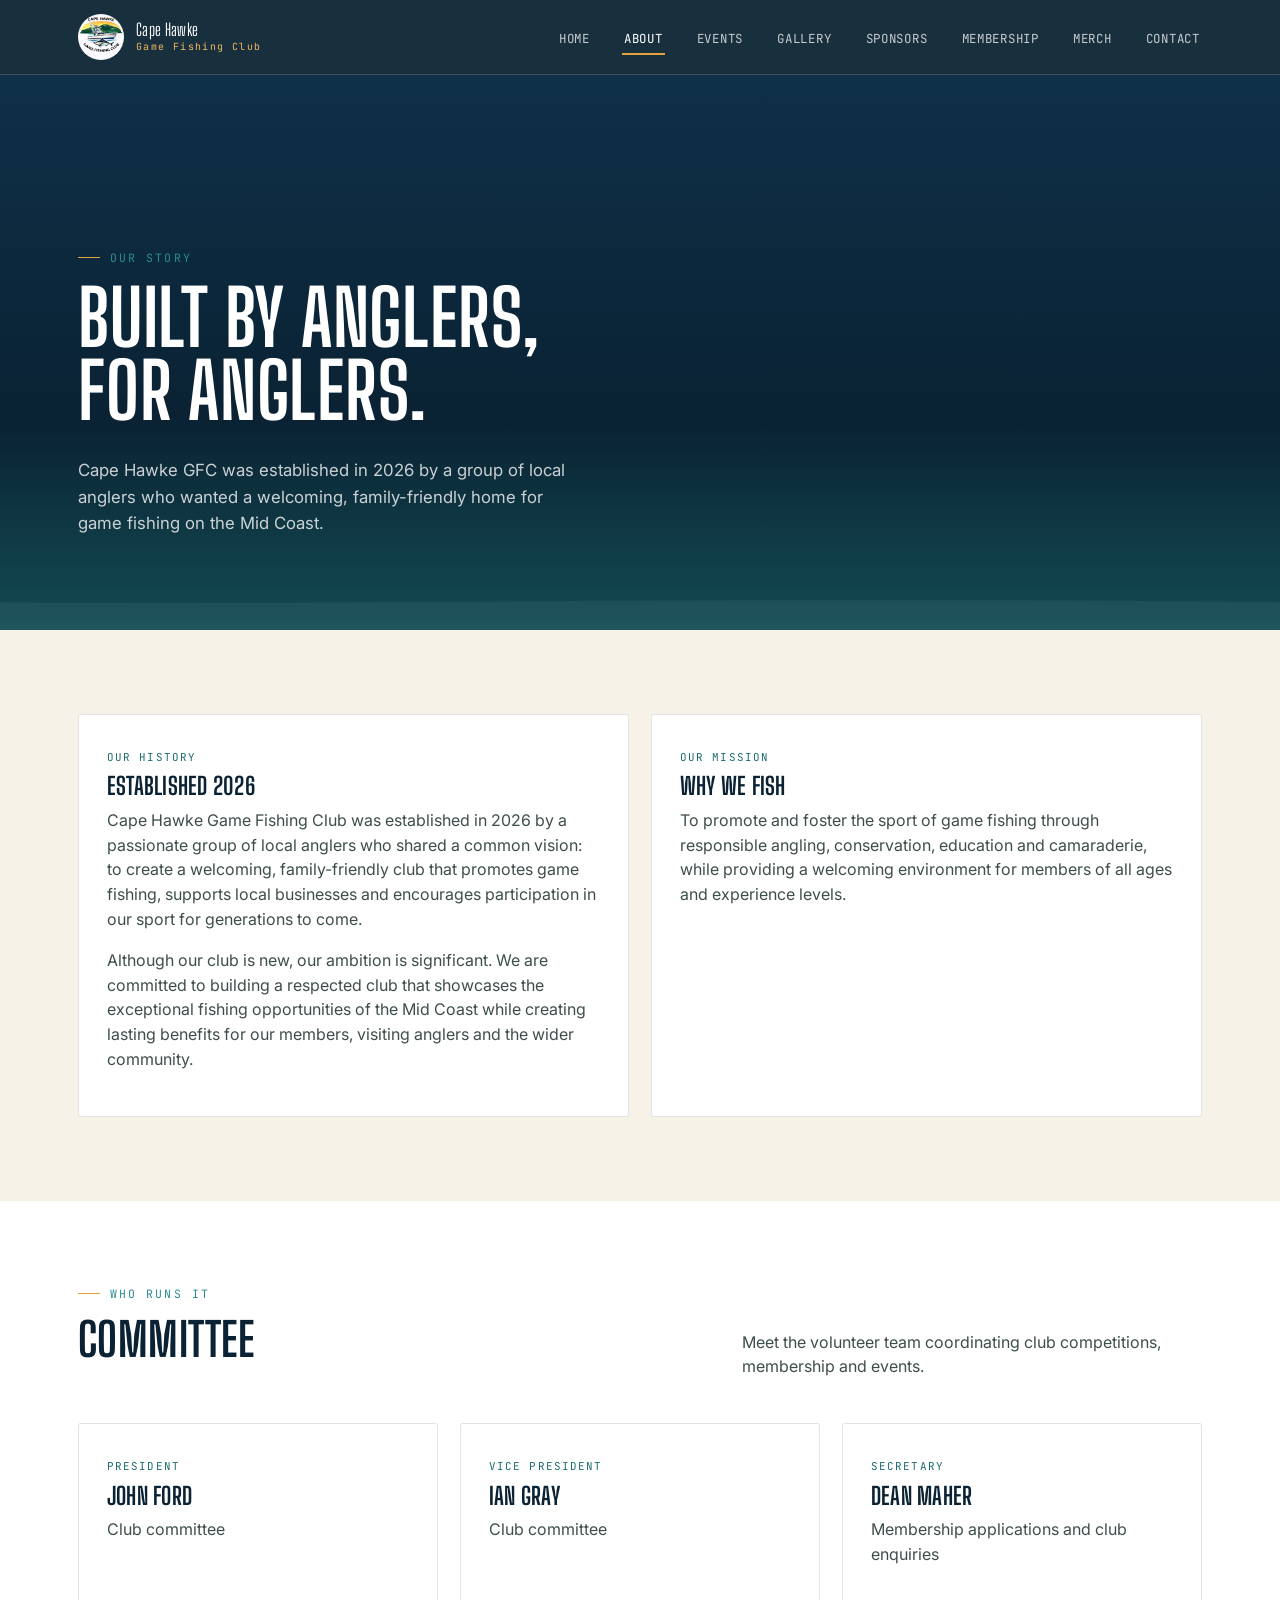
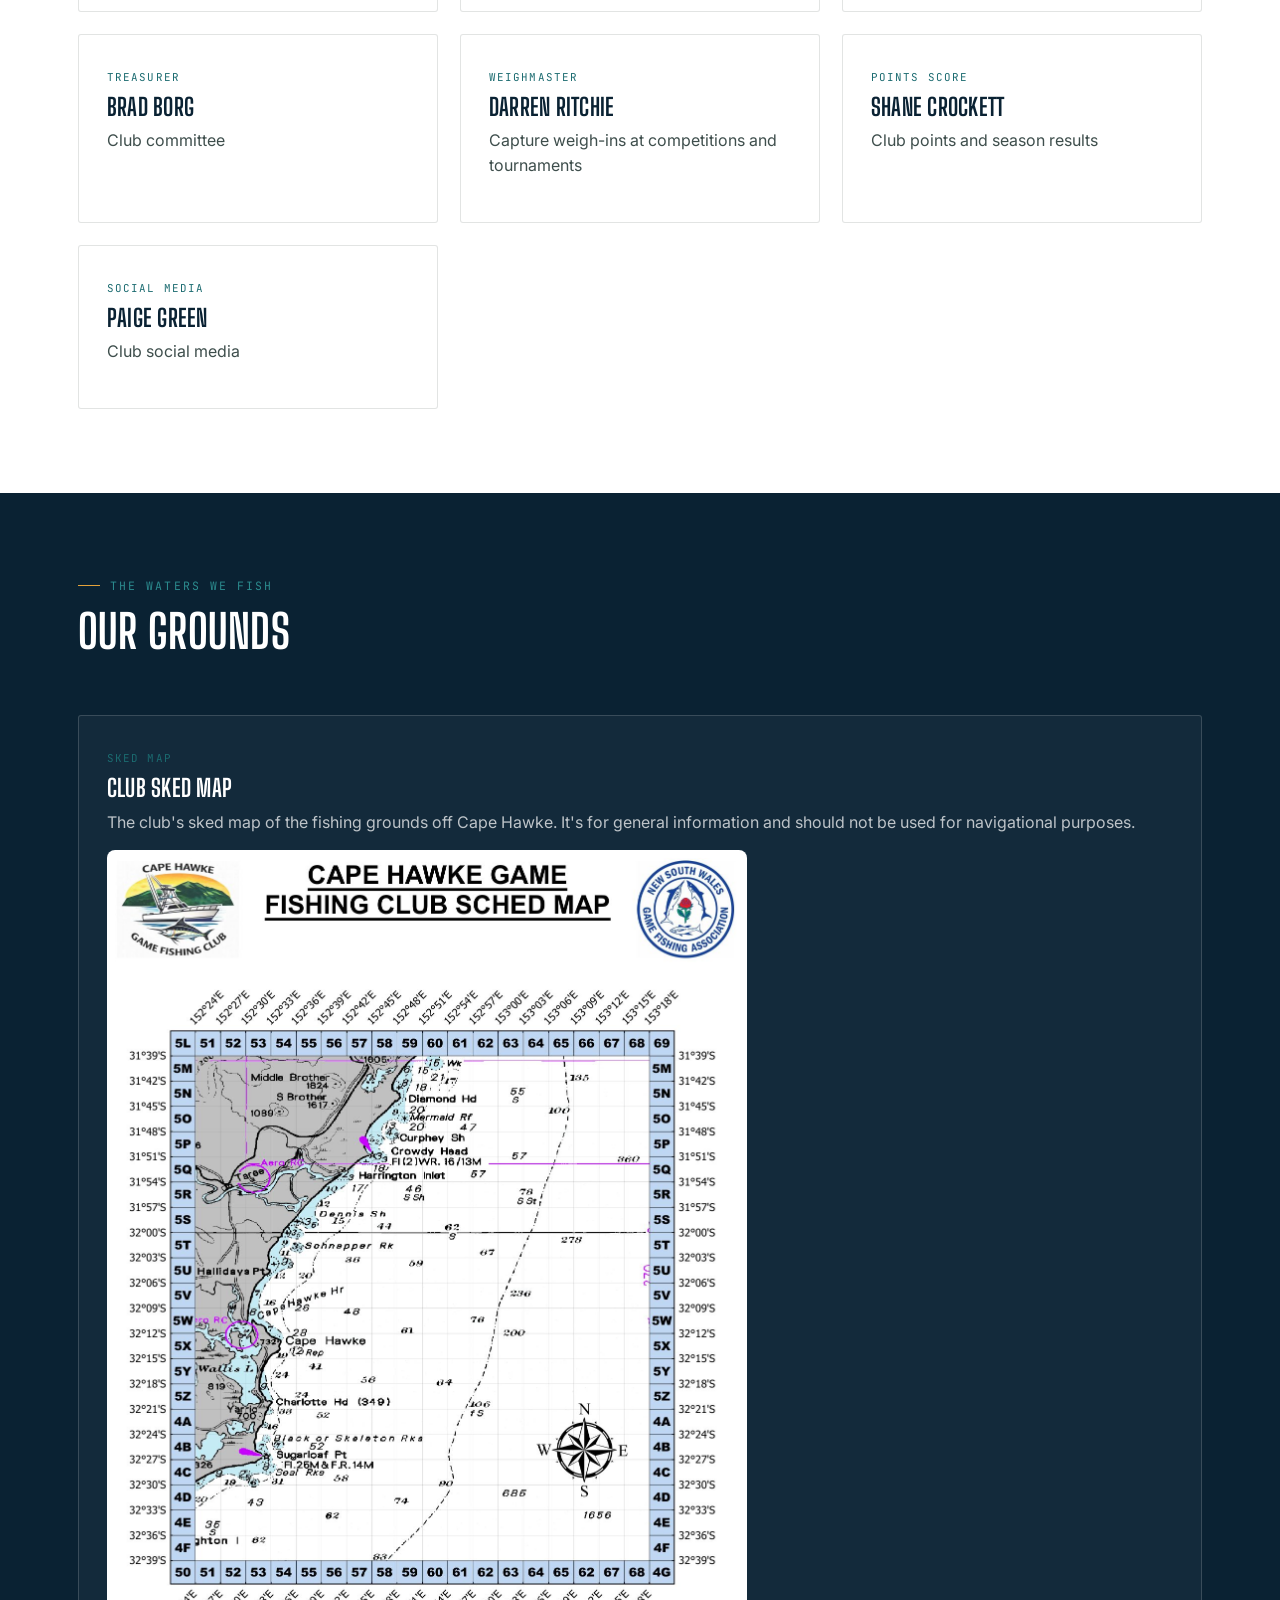
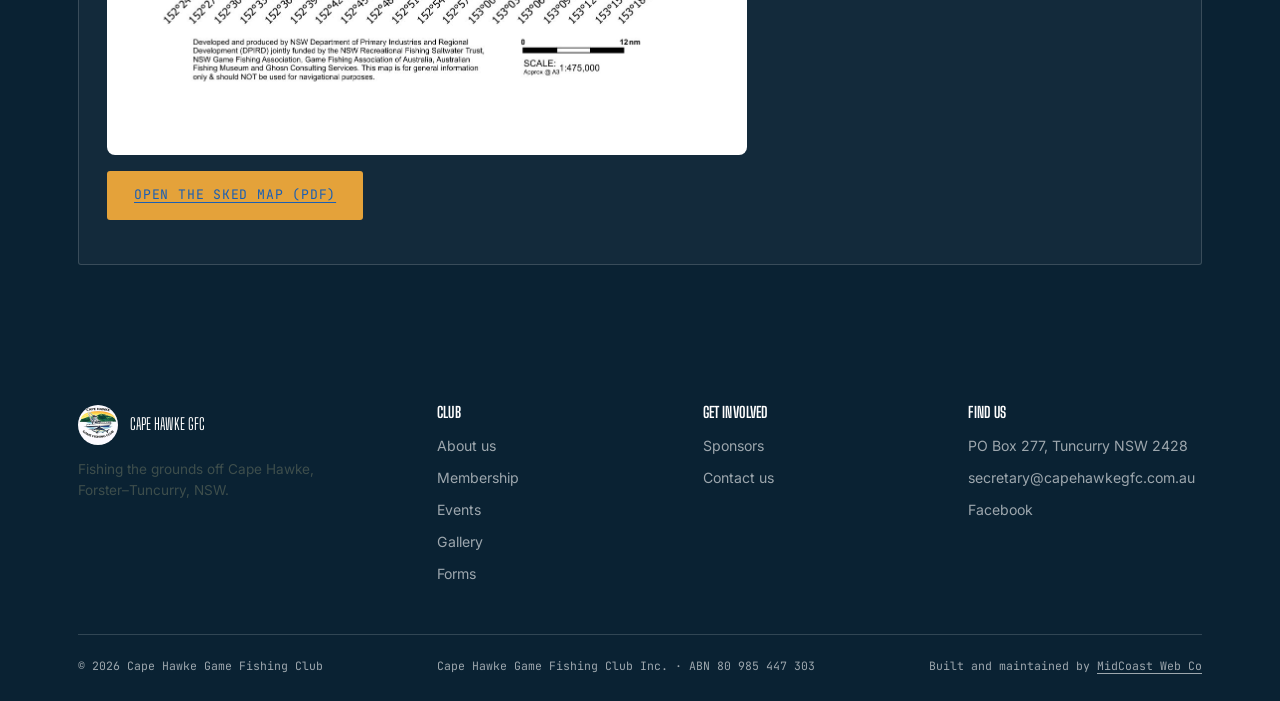
==== commit d6dc2601: "Add gallery, forms page, boat safety online form, Principal Partners logo strip Co-Authored-By: Clau" ====
--- a/about.html
+++ b/about.html
@@ -15,7 +15,7 @@
 
 <link rel="preconnect" href="https://fonts.googleapis.com">
 <link href="https://fonts.googleapis.com/css2?family=Big+Shoulders+Display:wght@600;700;800&family=Inter:wght@400;500;600&family=JetBrains+Mono:wght@400;500&display=swap" rel="stylesheet">
-<link rel="stylesheet" href="css/styles.css?v=20261016">
+<link rel="stylesheet" href="css/styles.css?v=20261017">
 </head>
 <body>
 
@@ -32,7 +32,7 @@
     <ul class="nav-links">
       <li><a href="index.html">Home</a></li>
       <li><a href="about.html" aria-current="page">About</a></li>
-      <li><a href="events.html">Events</a></li>
+      <li><a href="events.html">Events</a></li><li><a href="gallery.html">Gallery</a></li>
       <li><a href="sponsors.html">Sponsors</a></li>
       <li><a href="membership.html">Membership</a></li>
       <li><a href="shop.html">Merch</a></li><li><a href="contact.html">Contact</a></li>
@@ -151,7 +151,7 @@
         <ul>
           <li><a href="about.html">About us</a></li>
           <li><a href="membership.html">Membership</a></li>
-          <li><a href="events.html">Events</a></li>
+          <li><a href="events.html">Events</a></li><li><a href="gallery.html">Gallery</a></li><li><a href="forms.html">Forms</a></li>
         </ul>
       </div>
       <div>
@@ -171,6 +171,6 @@
     </div>
   </div>
 </footer>
-<script src="js/main.js?v=20261016"></script>
+<script src="js/main.js?v=20261017"></script>
 </body>
 </html>
--- a/css/styles.css
+++ b/css/styles.css
@@ -651,3 +651,52 @@
 /* Inline links to GFAA / NSW GFA / DPIRD rules */
 .card p a[target="_blank"],.section-head p a[target="_blank"]{color:#1a5fb4;text-decoration:underline;text-underline-offset:3px}
 .card p a[target="_blank"]:hover,.section-head p a[target="_blank"]:hover{color:#0f3f80}
+
+/* Principal Partners strip (home page): aligned, monochrome, full-colour logos */
+.pp-strip { margin-top: 44px; }
+.pp-label {
+  font-family: var(--font-mono); font-size: 0.7rem; letter-spacing: 0.14em; text-transform: uppercase;
+  color: var(--teal); padding-bottom: 14px; border-bottom: 1px solid var(--line);
+}
+.pp-row {
+  display: grid; grid-template-columns: repeat(4, 1fr); gap: 0;
+  border-left: 1px solid var(--line);
+}
+.pp-logo {
+  display: flex; align-items: center; justify-content: center;
+  height: 112px; padding: 26px 28px;
+  border-right: 1px solid var(--line); border-bottom: 1px solid var(--line);
+}
+.pp-logo img { display: block; max-width: 100%; max-height: 80px; width: auto; height: auto; object-fit: contain; transition: transform .2s ease; }
+  display: block; width: 100%; max-width: 170px; max-height: var(--mh, 58px); aspect-ratio: var(--ar);
+  background: var(--navy); opacity: 0.32; transition: opacity .2s ease;
+  -webkit-mask: var(--img) center / contain no-repeat; mask: var(--img) center / contain no-repeat;
+}
+.pp-logo:hover img, .pp-logo:focus-visible img { transform: scale(1.04); }
+@media (max-width: 860px) { .pp-row { grid-template-columns: repeat(2, 1fr); } .pp-logo { height: 96px; } }
+
+/* Gallery */
+.g-grid { column-count: 3; column-gap: 16px; }
+.g-item { display: block; break-inside: avoid; margin: 0 0 16px; border: 1px solid var(--line); background: var(--white); overflow: hidden; }
+.g-item img { display: block; width: 100%; height: auto; transition: transform .3s ease; }
+.g-item:hover img { transform: scale(1.03); }
+.g-item:focus-visible { outline: 3px solid var(--gold); outline-offset: 3px; }
+.g-note { margin-top: 28px; color: var(--ink-soft, #55606b); font-size: 0.95rem; }
+.g-strip { display: grid; grid-template-columns: repeat(4, 1fr); gap: 16px; }
+.g-strip a { display: block; overflow: hidden; border: 1px solid var(--line); aspect-ratio: 4 / 5; }
+.g-strip img { width: 100%; height: 100%; object-fit: cover; display: block; transition: transform .3s ease; }
+.g-strip a:hover img { transform: scale(1.04); }
+.g-lightbox { position: fixed; inset: 0; z-index: 1000; background: rgba(6,16,28,0.94); display: flex; align-items: center; justify-content: center; padding: 20px; }
+.g-lightbox[hidden] { display: none; }
+.g-lightbox img { max-width: 100%; max-height: 100%; object-fit: contain; }
+.g-lightbox button { position: absolute; background: none; border: 0; color: #fff; font-size: 2.2rem; line-height: 1; padding: 12px 16px; cursor: pointer; }
+.g-lightbox .g-close { top: 8px; right: 8px; }
+.g-lightbox .g-prev { left: 4px; top: 50%; transform: translateY(-50%); }
+.g-lightbox .g-next { right: 4px; top: 50%; transform: translateY(-50%); }
+@media (max-width: 860px) { .g-grid { column-count: 2; column-gap: 10px; } .g-item { margin-bottom: 10px; } .g-strip { grid-template-columns: repeat(2, 1fr); gap: 10px; } }
+
+/* Forms page */
+.forms-list { display: grid; grid-template-columns: repeat(3, 1fr); gap: 20px; }
+.forms-list .card p:last-child { display: flex; gap: 10px; flex-wrap: wrap; margin-top: 18px; }
+.form-sub { font-size: 1.05rem; margin: 18px 0 0; padding-bottom: 8px; border-bottom: 1px solid var(--line); }
+@media (max-width: 860px) { .forms-list { grid-template-columns: 1fr; } }
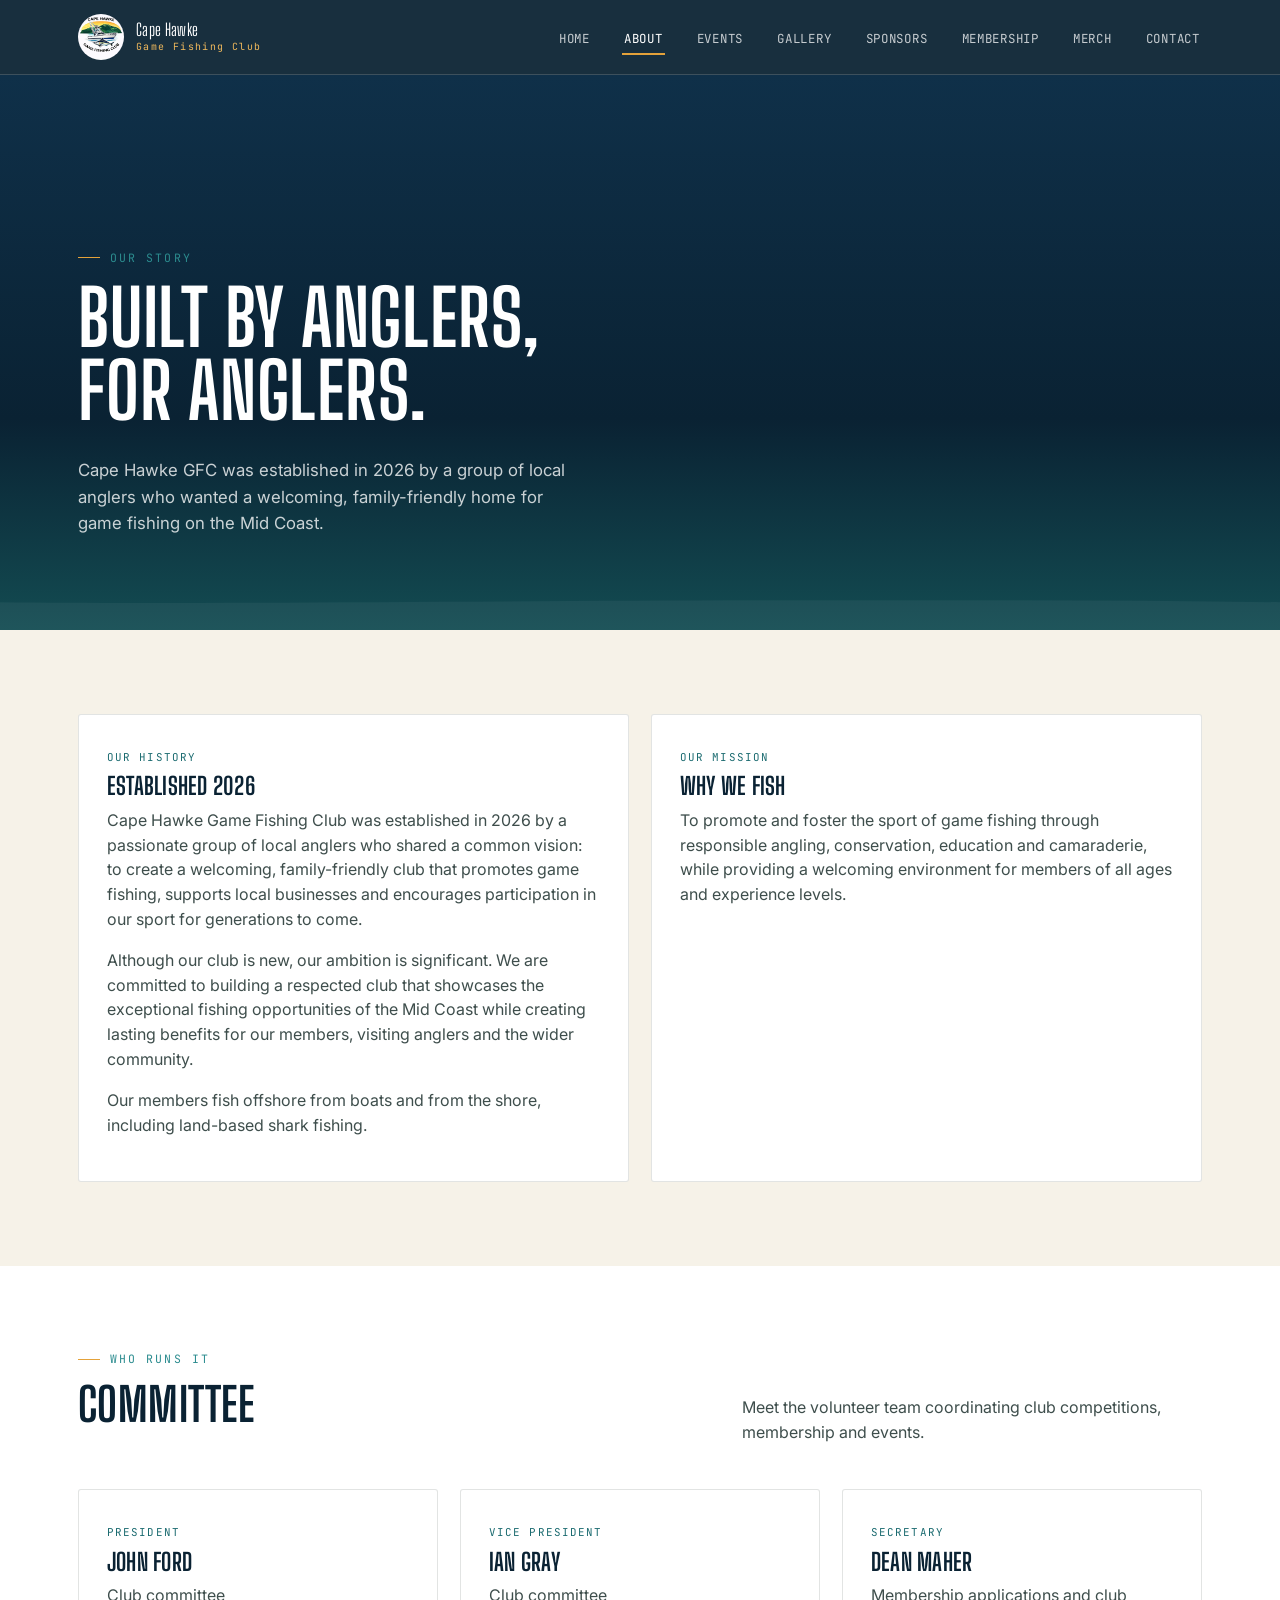
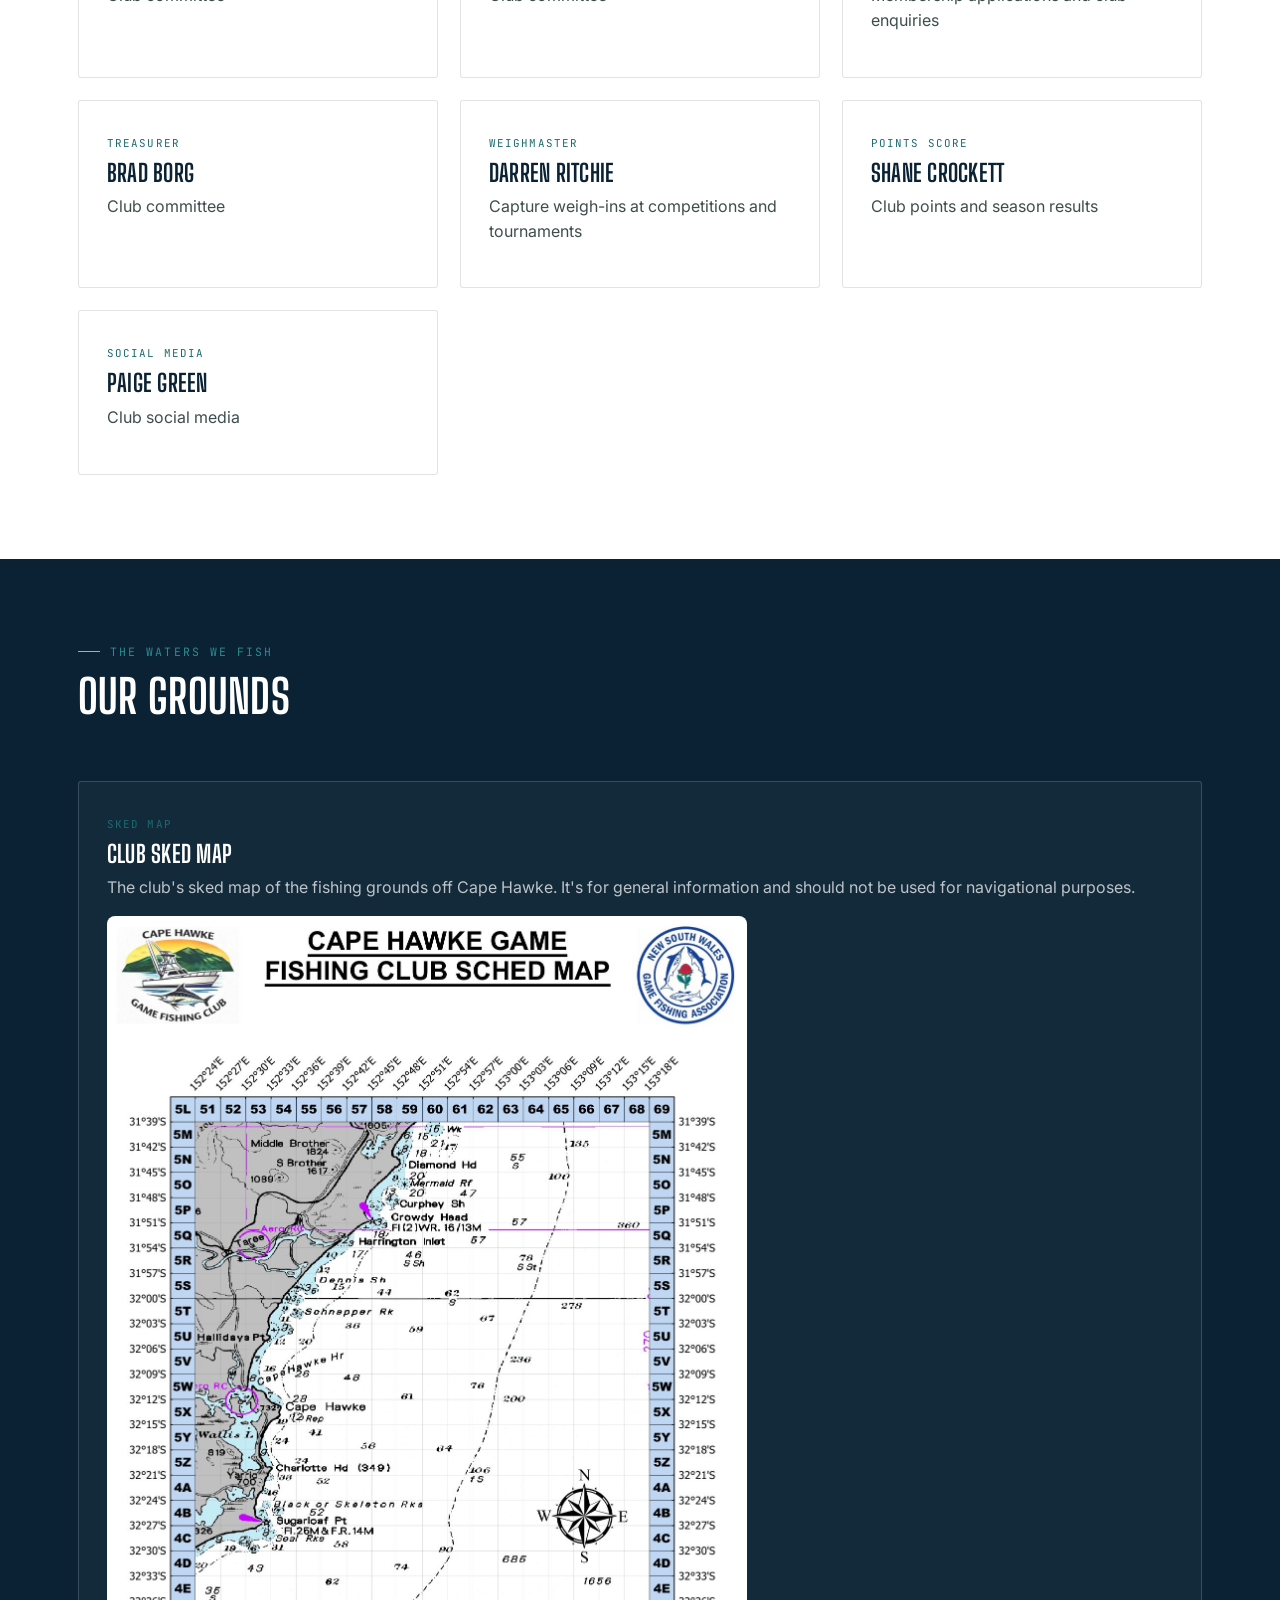
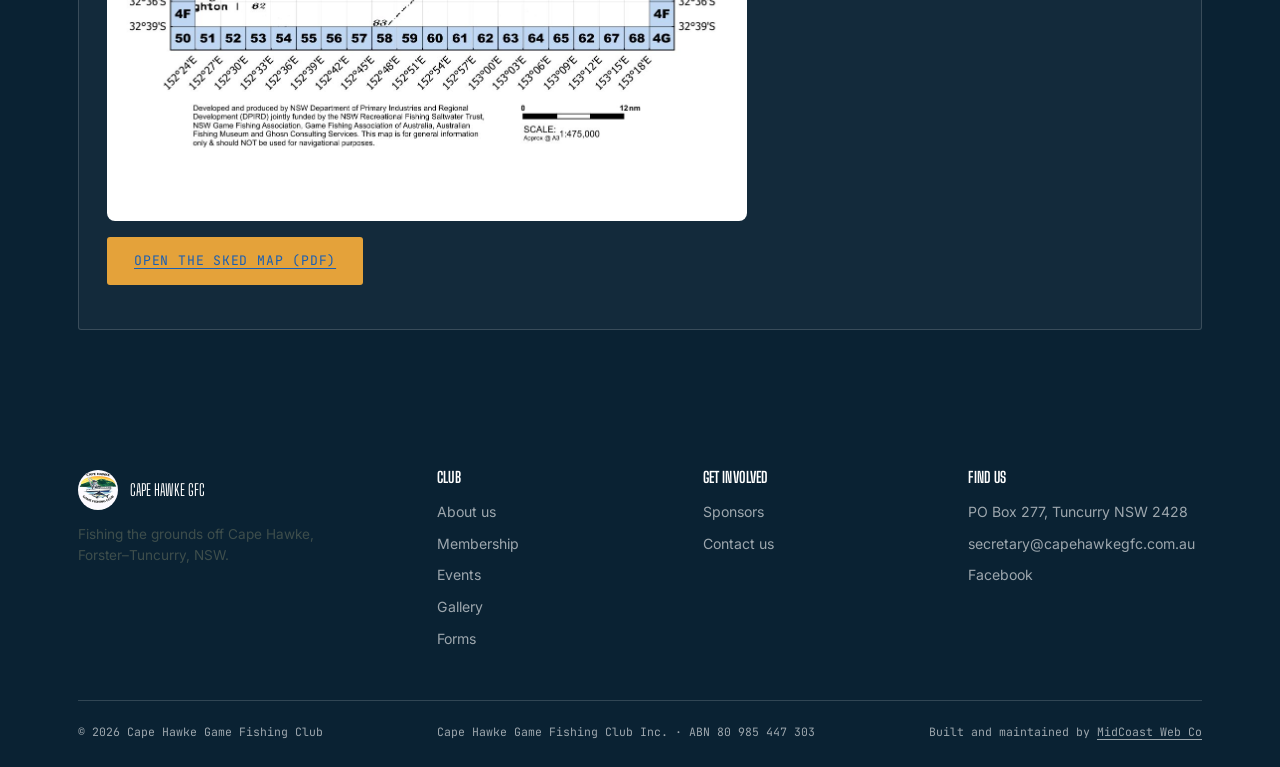
==== commit fbf38379: "Add GFAA length/ID guide and NSW GFA by-laws links; mention land-based fishing Co-Authored-By: Claud" ====
--- a/about.html
+++ b/about.html
@@ -59,6 +59,7 @@
         <h3>Established 2026</h3>
         <p>Cape Hawke Game Fishing Club was established in 2026 by a passionate group of local anglers who shared a common vision: to create a welcoming, family-friendly club that promotes game fishing, supports local businesses and encourages participation in our sport for generations to come.</p>
         <p>Although our club is new, our ambition is significant. We are committed to building a respected club that showcases the exceptional fishing opportunities of the Mid Coast while creating lasting benefits for our members, visiting anglers and the wider community.</p>
+        <p>Our members fish offshore from boats and from the shore, including land-based shark fishing.</p>
       </div>
       <div class="card">
         <span class="tag">Our mission</span>
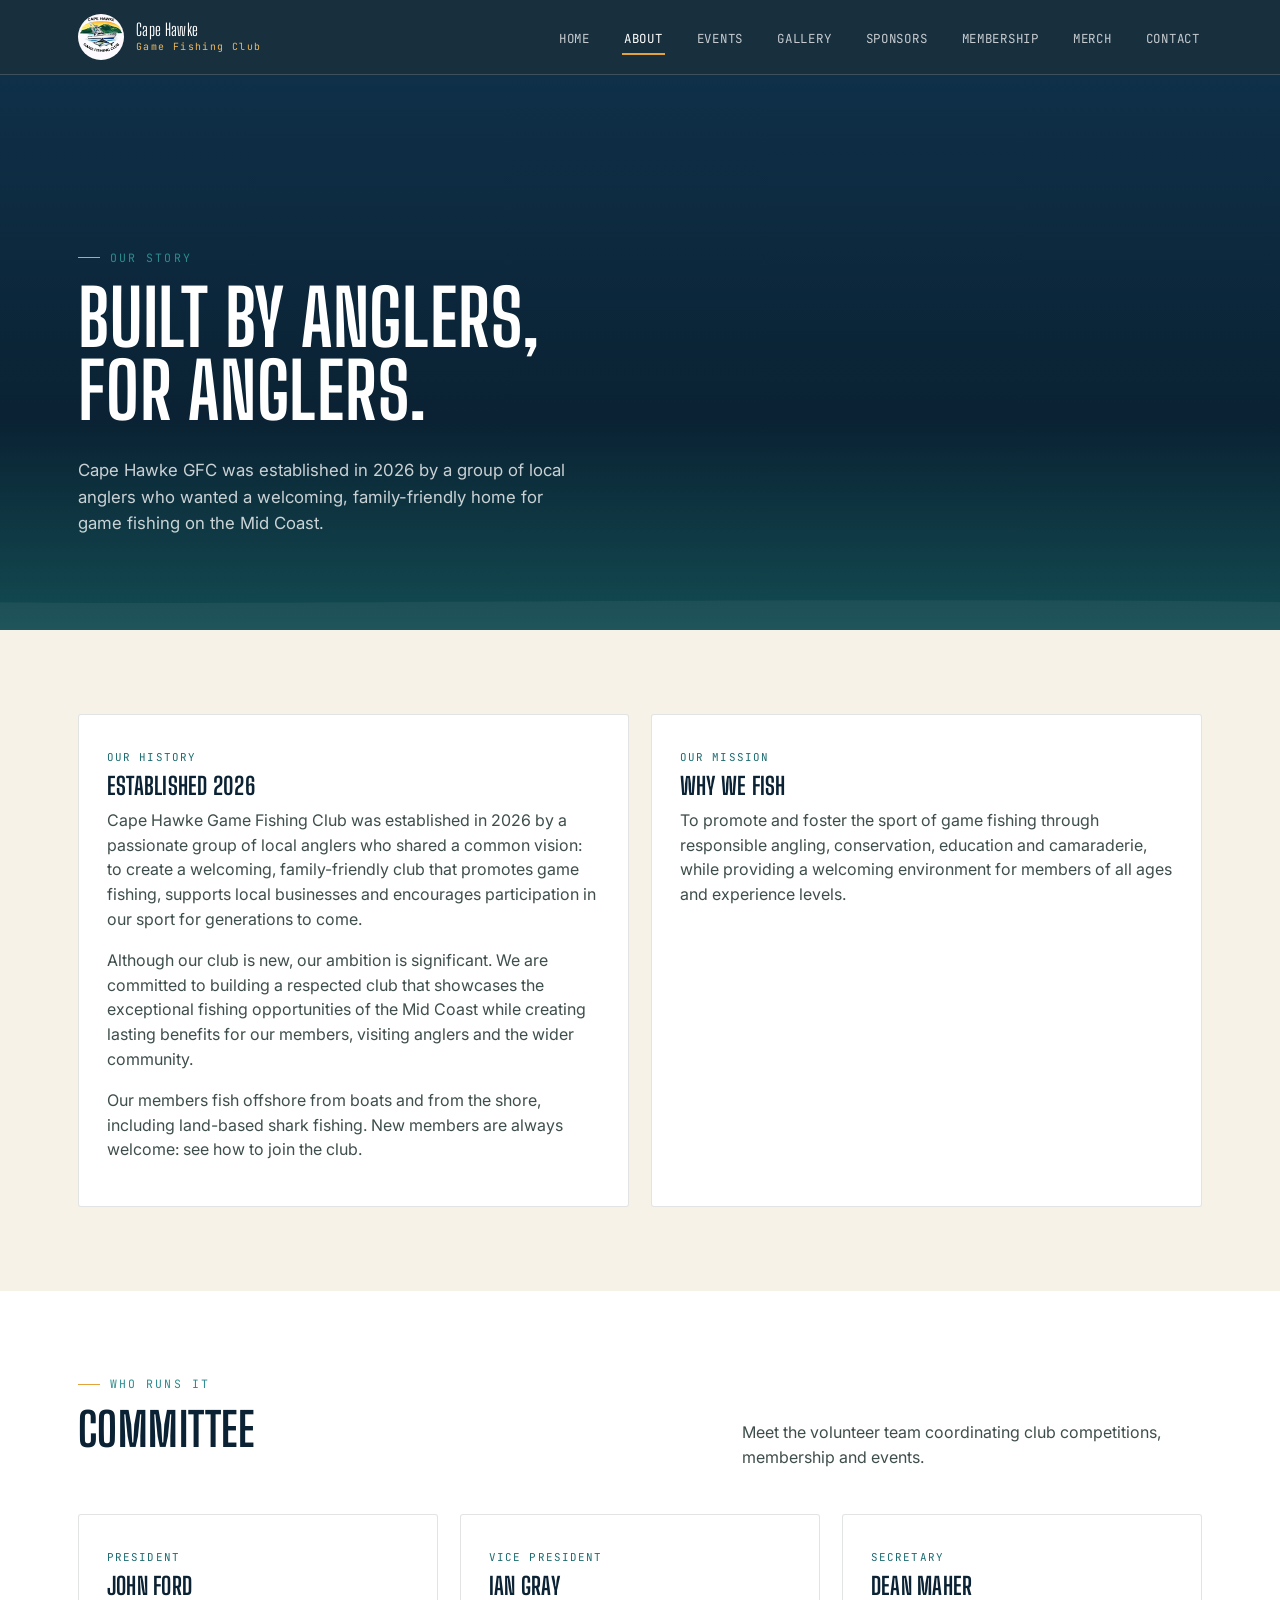
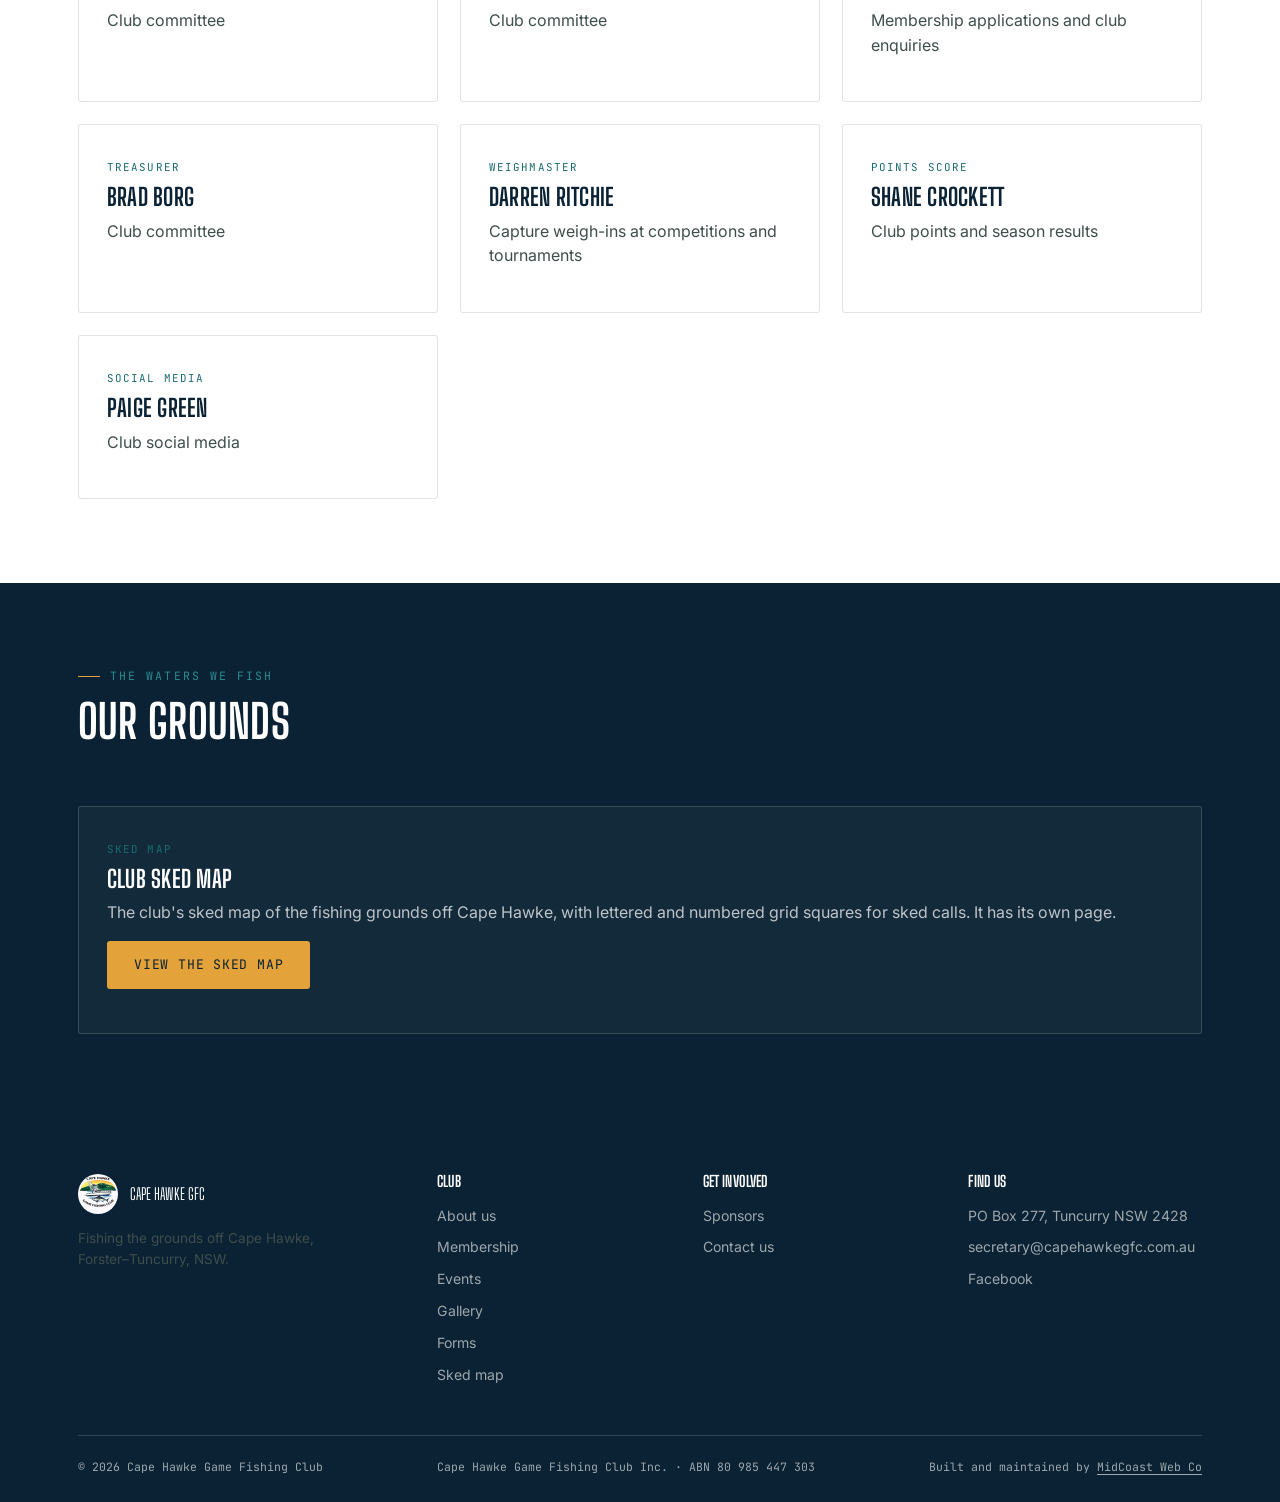
==== commit 96e927cd: "Sked map page, location in titles, Gallery/Contact text, Membership links, calendar refresh Co-Autho" ====
--- a/about.html
+++ b/about.html
@@ -3,12 +3,12 @@
 <head>
 <meta charset="UTF-8">
 <meta name="viewport" content="width=device-width, initial-scale=1.0">
-<title>About — Cape Hawke Game Fishing Club</title>
+<title>About | Cape Hawke Game Fishing Club, Forster–Tuncurry</title>
 <meta name="description" content="About Cape Hawke Game Fishing Club, a family-friendly game fishing club on the NSW Mid Coast, plus our club history and sked map of the grounds.">
 <link rel="canonical" href="https://capehawkegfc.com.au/about.html">
 <meta property="og:type" content="website">
 <meta property="og:site_name" content="Cape Hawke Game Fishing Club">
-<meta property="og:title" content="About — Cape Hawke Game Fishing Club">
+<meta property="og:title" content="About | Cape Hawke Game Fishing Club, Forster–Tuncurry">
 <meta property="og:description" content="About Cape Hawke Game Fishing Club, a family-friendly game fishing club on the NSW Mid Coast, plus our club history and sked map of the grounds.">
 <meta property="og:url" content="https://capehawkegfc.com.au/about.html">
 <meta property="og:image" content="https://capehawkegfc.com.au/assets/logo.jpg">
@@ -59,7 +59,7 @@
         <h3>Established 2026</h3>
         <p>Cape Hawke Game Fishing Club was established in 2026 by a passionate group of local anglers who shared a common vision: to create a welcoming, family-friendly club that promotes game fishing, supports local businesses and encourages participation in our sport for generations to come.</p>
         <p>Although our club is new, our ambition is significant. We are committed to building a respected club that showcases the exceptional fishing opportunities of the Mid Coast while creating lasting benefits for our members, visiting anglers and the wider community.</p>
-        <p>Our members fish offshore from boats and from the shore, including land-based shark fishing.</p>
+        <p>Our members fish offshore from boats and from the shore, including land-based shark fishing. New members are always welcome: see how to <a href="membership.html">join the club</a>.</p>
       </div>
       <div class="card">
         <span class="tag">Our mission</span>
@@ -130,9 +130,8 @@
     <div class="card" style="background:rgba(255,255,255,0.04); border-color:var(--line-on-dark);">
       <span class="tag">Sked map</span>
       <h3 style="color:var(--white);">Club sked map</h3>
-      <p>The club's sked map of the fishing grounds off Cape Hawke. It's for general information and should not be used for navigational purposes.</p>
-      <p><a href="assets/CapeHawke_Sked_Map.pdf" target="_blank" rel="noopener"><img src="assets/sked-map.jpg" alt="Cape Hawke Game Fishing Club sked map of the fishing grounds, with grid squares and coordinates" style="width:100%; max-width:640px; height:auto; border-radius:8px; display:block; margin:8px 0 16px; background:#fff;"></a></p>
-      <p><a class="btn btn-gold" href="assets/CapeHawke_Sked_Map.pdf" target="_blank" rel="noopener">Open the sked map (PDF)</a></p>
+      <p>The club's sked map of the fishing grounds off Cape Hawke, with lettered and numbered grid squares for sked calls. It has its own page.</p>
+      <p><a class="btn btn-gold" href="sked.html">View the sked map</a></p>
     </div>
   </div>
 </section>
@@ -152,7 +151,7 @@
         <ul>
           <li><a href="about.html">About us</a></li>
           <li><a href="membership.html">Membership</a></li>
-          <li><a href="events.html">Events</a></li><li><a href="gallery.html">Gallery</a></li><li><a href="forms.html">Forms</a></li>
+          <li><a href="events.html">Events</a></li><li><a href="gallery.html">Gallery</a></li><li><a href="forms.html">Forms</a></li><li><a href="sked.html">Sked map</a></li>
         </ul>
       </div>
       <div>
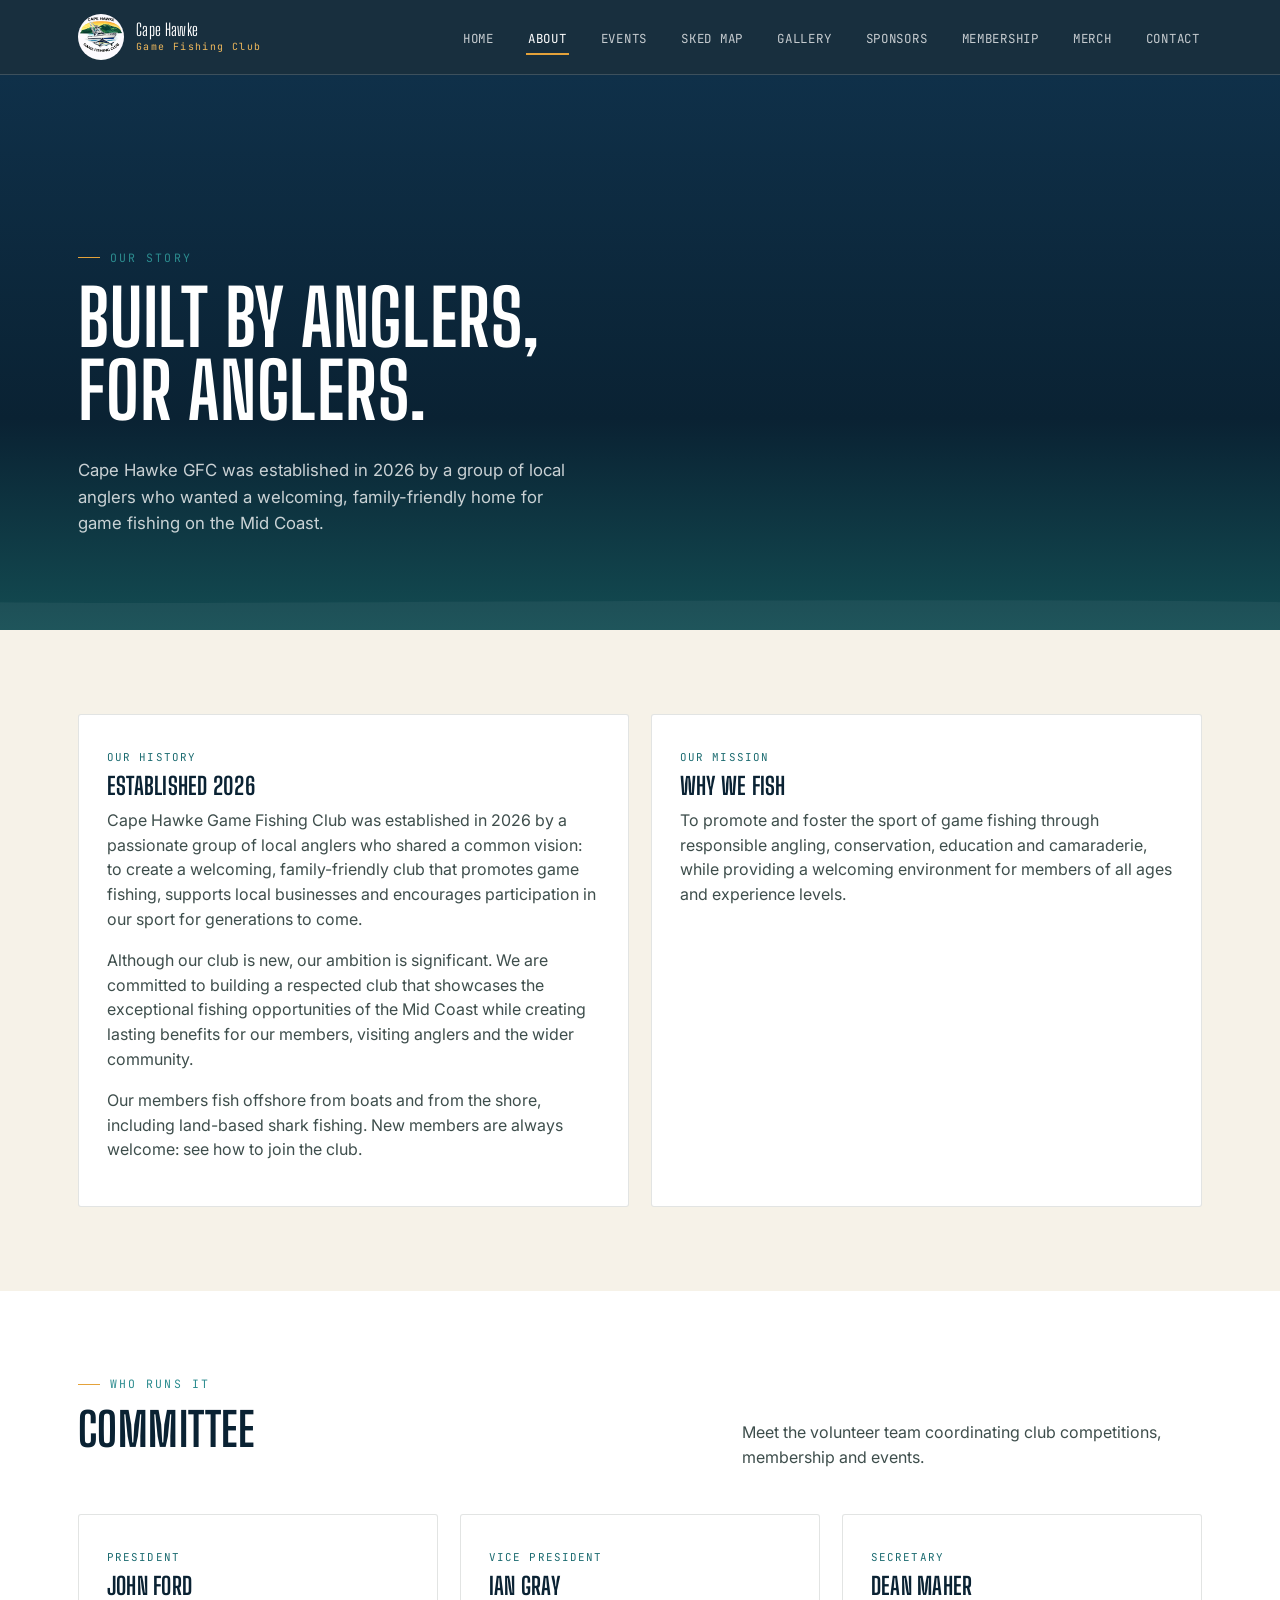
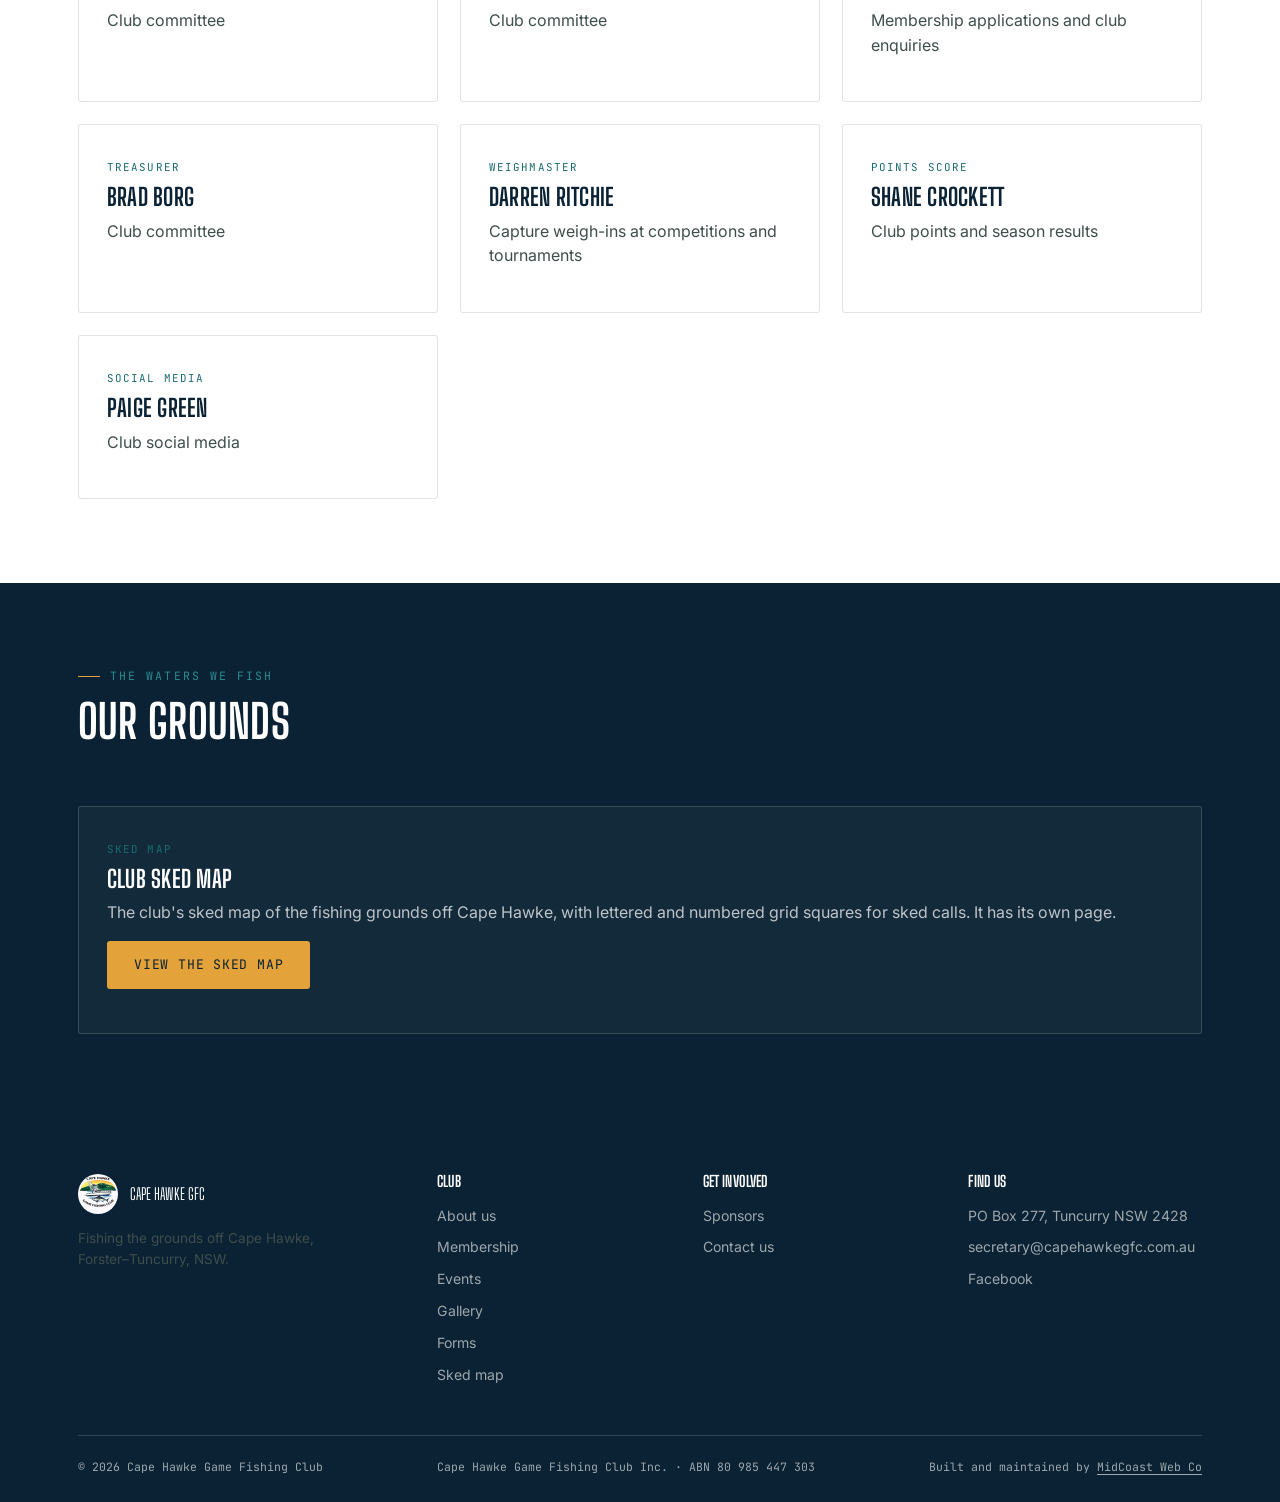
==== commit 5586ce36: "Sked Map menu item on all pages, phonetic alphabet card on sked page Co-Authored-By: Claude Sonnet 5" ====
--- a/about.html
+++ b/about.html
@@ -15,7 +15,7 @@
 
 <link rel="preconnect" href="https://fonts.googleapis.com">
 <link href="https://fonts.googleapis.com/css2?family=Big+Shoulders+Display:wght@600;700;800&family=Inter:wght@400;500;600&family=JetBrains+Mono:wght@400;500&display=swap" rel="stylesheet">
-<link rel="stylesheet" href="css/styles.css?v=20261017">
+<link rel="stylesheet" href="css/styles.css?v=20261109">
 </head>
 <body>
 
@@ -32,7 +32,7 @@
     <ul class="nav-links">
       <li><a href="index.html">Home</a></li>
       <li><a href="about.html" aria-current="page">About</a></li>
-      <li><a href="events.html">Events</a></li><li><a href="gallery.html">Gallery</a></li>
+      <li><a href="events.html">Events</a></li><li><a href="sked.html">Sked Map</a></li><li><a href="gallery.html">Gallery</a></li>
       <li><a href="sponsors.html">Sponsors</a></li>
       <li><a href="membership.html">Membership</a></li>
       <li><a href="shop.html">Merch</a></li><li><a href="contact.html">Contact</a></li>
--- a/css/styles.css
+++ b/css/styles.css
@@ -700,3 +700,9 @@
 .forms-list .card p:last-child { display: flex; gap: 10px; flex-wrap: wrap; margin-top: 18px; }
 .form-sub { font-size: 1.05rem; margin: 18px 0 0; padding-bottom: 8px; border-bottom: 1px solid var(--line); }
 @media (max-width: 860px) { .forms-list { grid-template-columns: 1fr; } }
+
+/* Phonetic alphabet (sked page) */
+.ph-grid{display:grid;grid-template-columns:repeat(auto-fill,minmax(150px,1fr));gap:8px}
+.ph-item{display:flex;align-items:baseline;gap:10px;padding:8px 12px;border:1px solid rgba(0,0,0,0.12);border-radius:8px;background:#fff}
+.ph-k{font-family:var(--font-display);font-size:1.4rem;line-height:1;min-width:1.2em;color:var(--navy,#0f2f4a)}
+.ph-w{font-size:0.95rem}
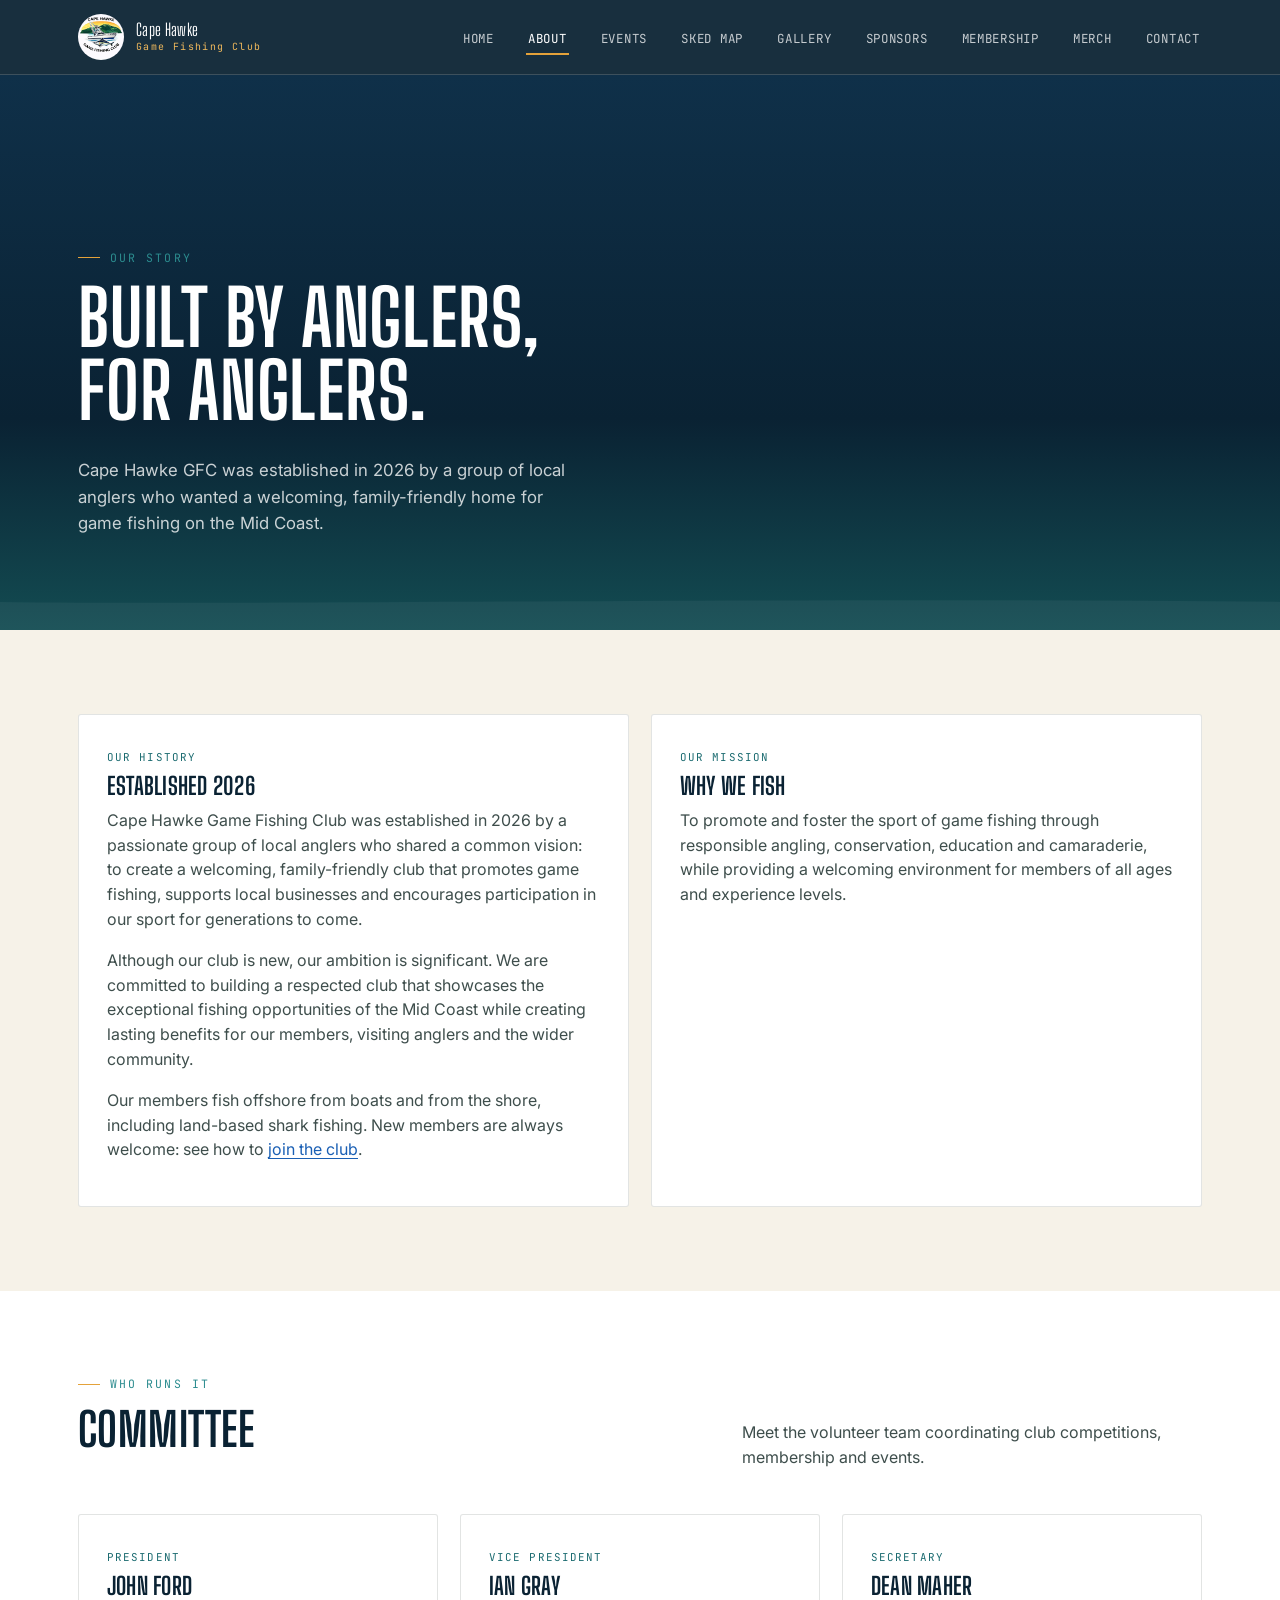
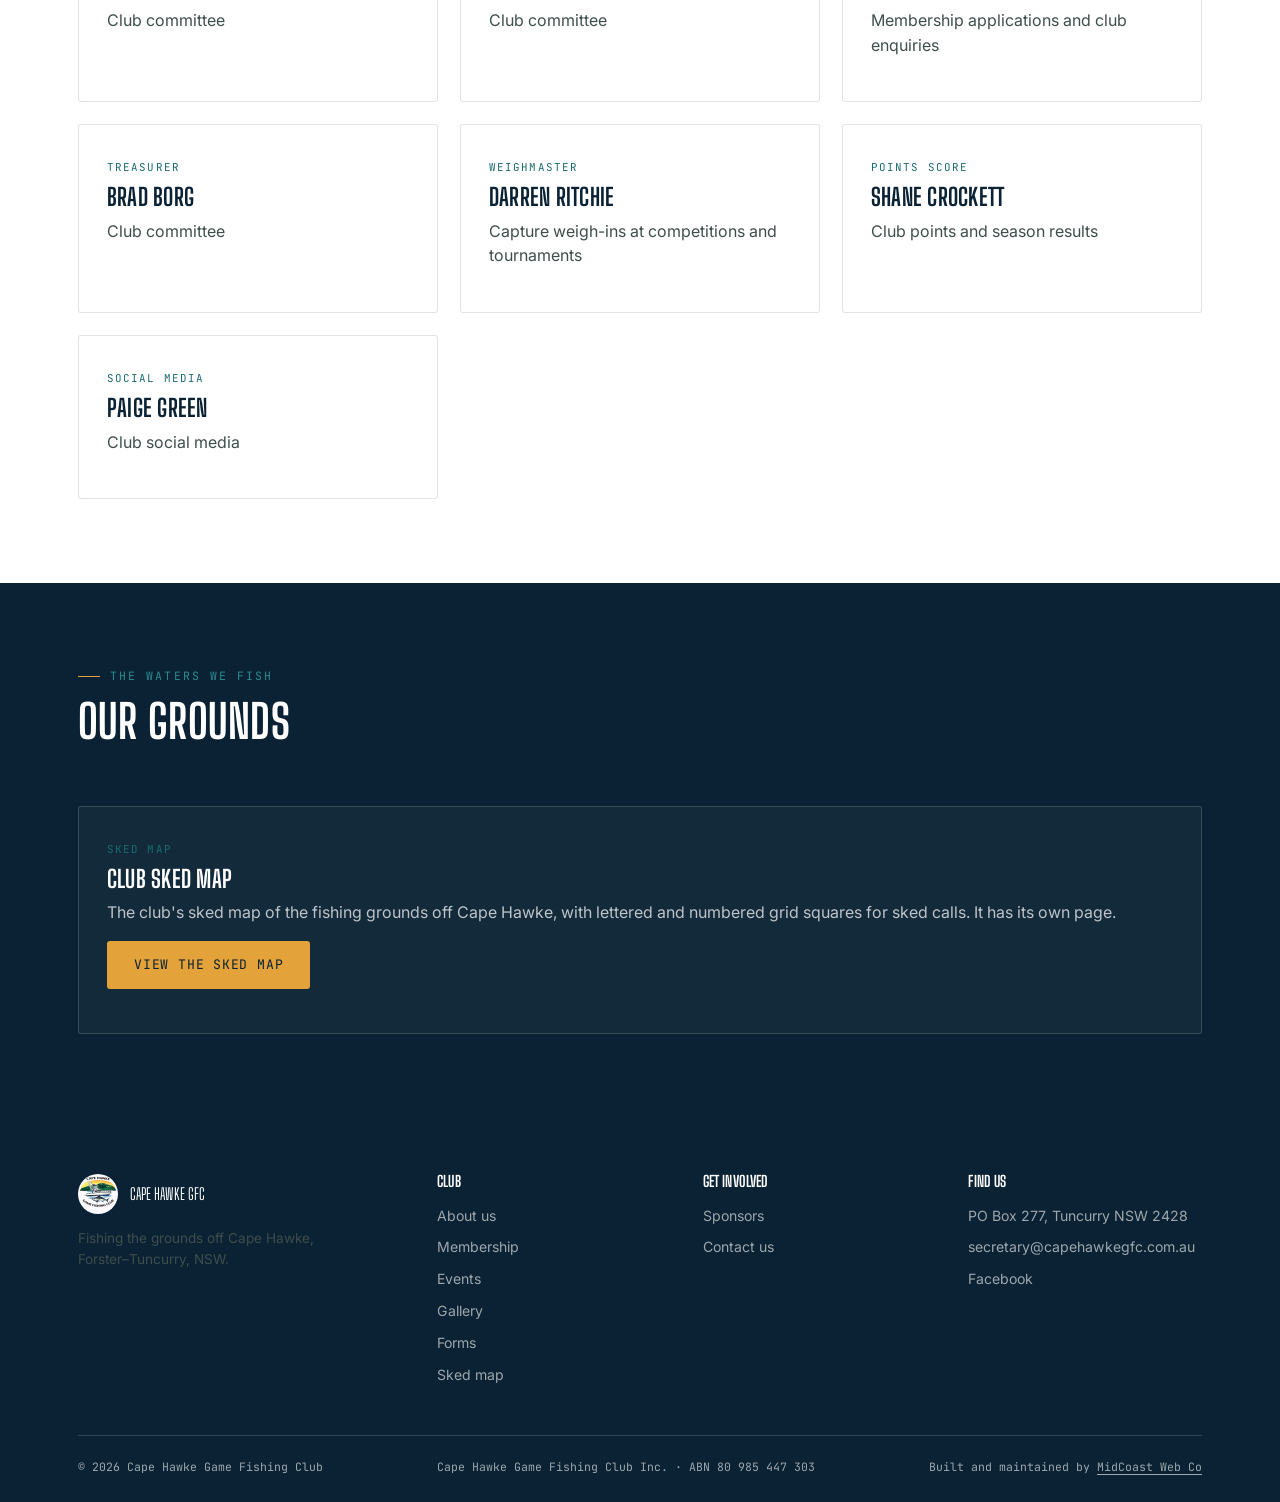
==== commit bc8e2f38: "Blue underlined body links, corrected grid-call examples on sked page Co-Authored-By: Claude Sonnet " ====
--- a/about.html
+++ b/about.html
@@ -15,7 +15,7 @@
 
 <link rel="preconnect" href="https://fonts.googleapis.com">
 <link href="https://fonts.googleapis.com/css2?family=Big+Shoulders+Display:wght@600;700;800&family=Inter:wght@400;500;600&family=JetBrains+Mono:wght@400;500&display=swap" rel="stylesheet">
-<link rel="stylesheet" href="css/styles.css?v=20261109">
+<link rel="stylesheet" href="css/styles.css?v=20261113">
 </head>
 <body>
 
--- a/css/styles.css
+++ b/css/styles.css
@@ -706,3 +706,29 @@
 .ph-item{display:flex;align-items:baseline;gap:10px;padding:8px 12px;border:1px solid rgba(0,0,0,0.12);border-radius:8px;background:#fff}
 .ph-k{font-family:var(--font-display);font-size:1.4rem;line-height:1;min-width:1.2em;color:var(--navy,#0f2f4a)}
 .ph-w{font-size:0.95rem}
+
+/* Clickable words in body text: blue and underlined so they read as links */
+
+:is(.section-sand,.section-white) p a:not(.btn):not(.pp-logo):not(:has(img)),
+:is(.section-sand,.section-white) li a:not(.btn):not(.pp-logo):not(:has(img)),
+:is(.section-sand,.section-white) .lede a:not(.btn):not(:has(img)) {
+  color: #1a5fb4;
+  text-decoration: underline;
+  text-underline-offset: 3px;
+  text-decoration-thickness: 1px;
+}
+
+:is(.section-sand,.section-white) p a:not(.btn):not(.pp-logo):not(:has(img)):hover,
+:is(.section-sand,.section-white) li a:not(.btn):not(.pp-logo):not(:has(img)):hover,
+:is(.section-sand,.section-white) .lede a:not(.btn):not(:has(img)):hover {
+  color: #0f3f80;
+  text-decoration-thickness: 2px;
+}
+.hero p a:not(.btn):not(:has(img)), .hero .lede a:not(.btn):not(:has(img)),
+.section-navy p a:not(.btn):not(:has(img)), .section-navy li a:not(.btn):not(:has(img)) {
+  color: #8ec5ff;
+}
+.hero p a:not(.btn):not(:has(img)):hover, .hero .lede a:not(.btn):not(:has(img)):hover,
+.section-navy p a:not(.btn):not(:has(img)):hover, .section-navy li a:not(.btn):not(:has(img)):hover {
+  color: #c4e0ff;
+}
